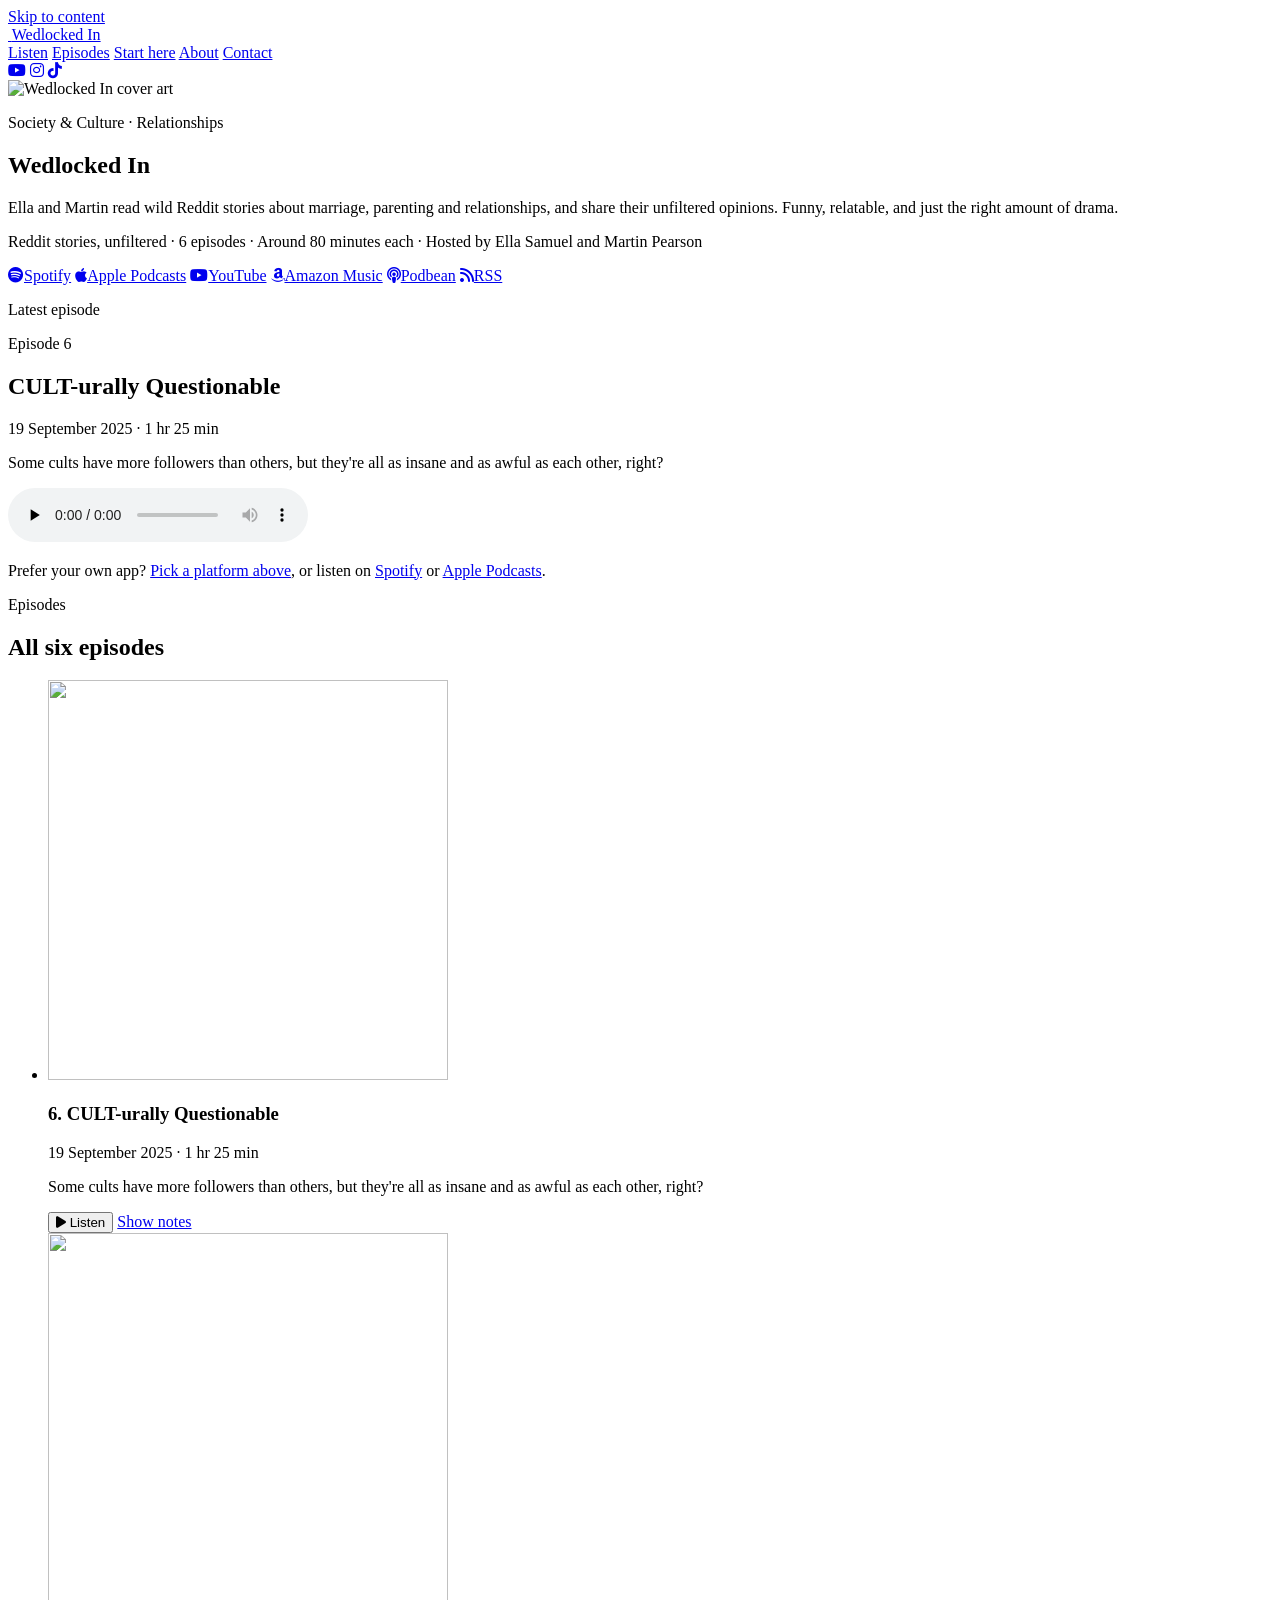
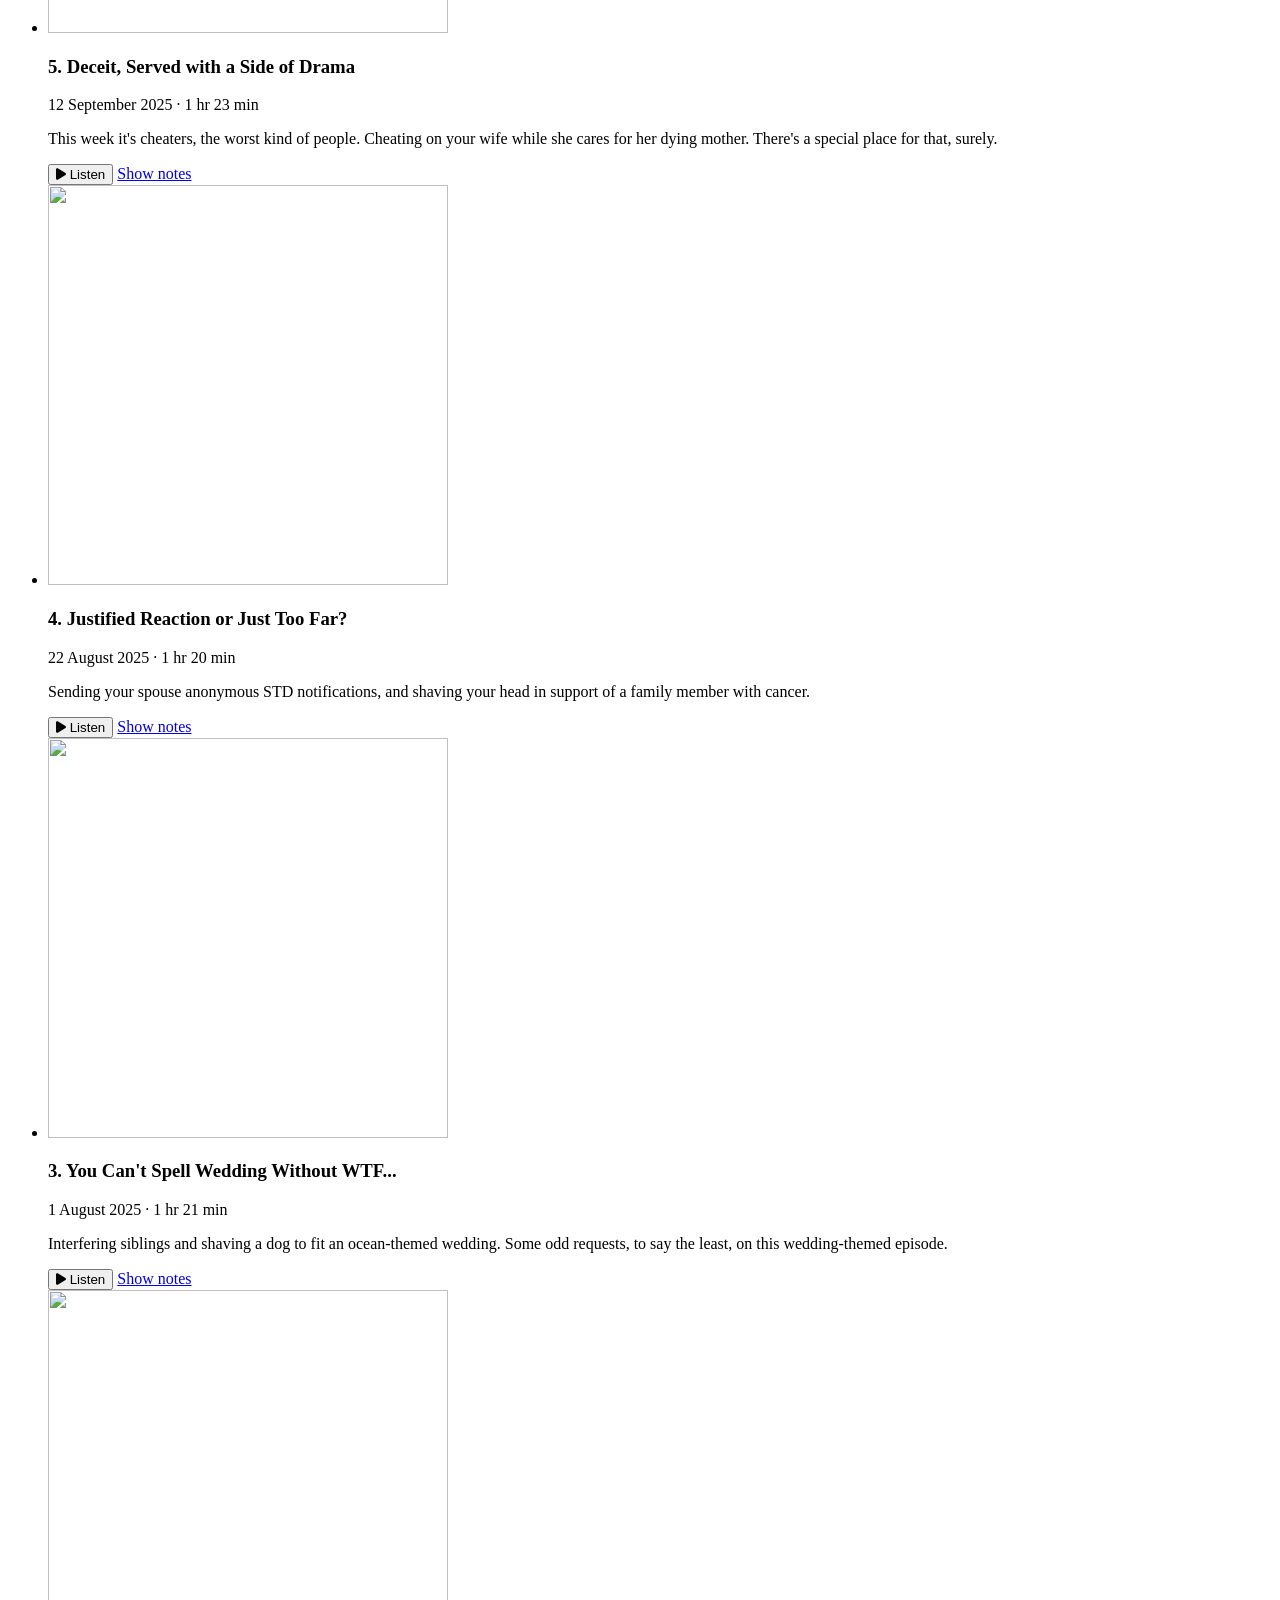
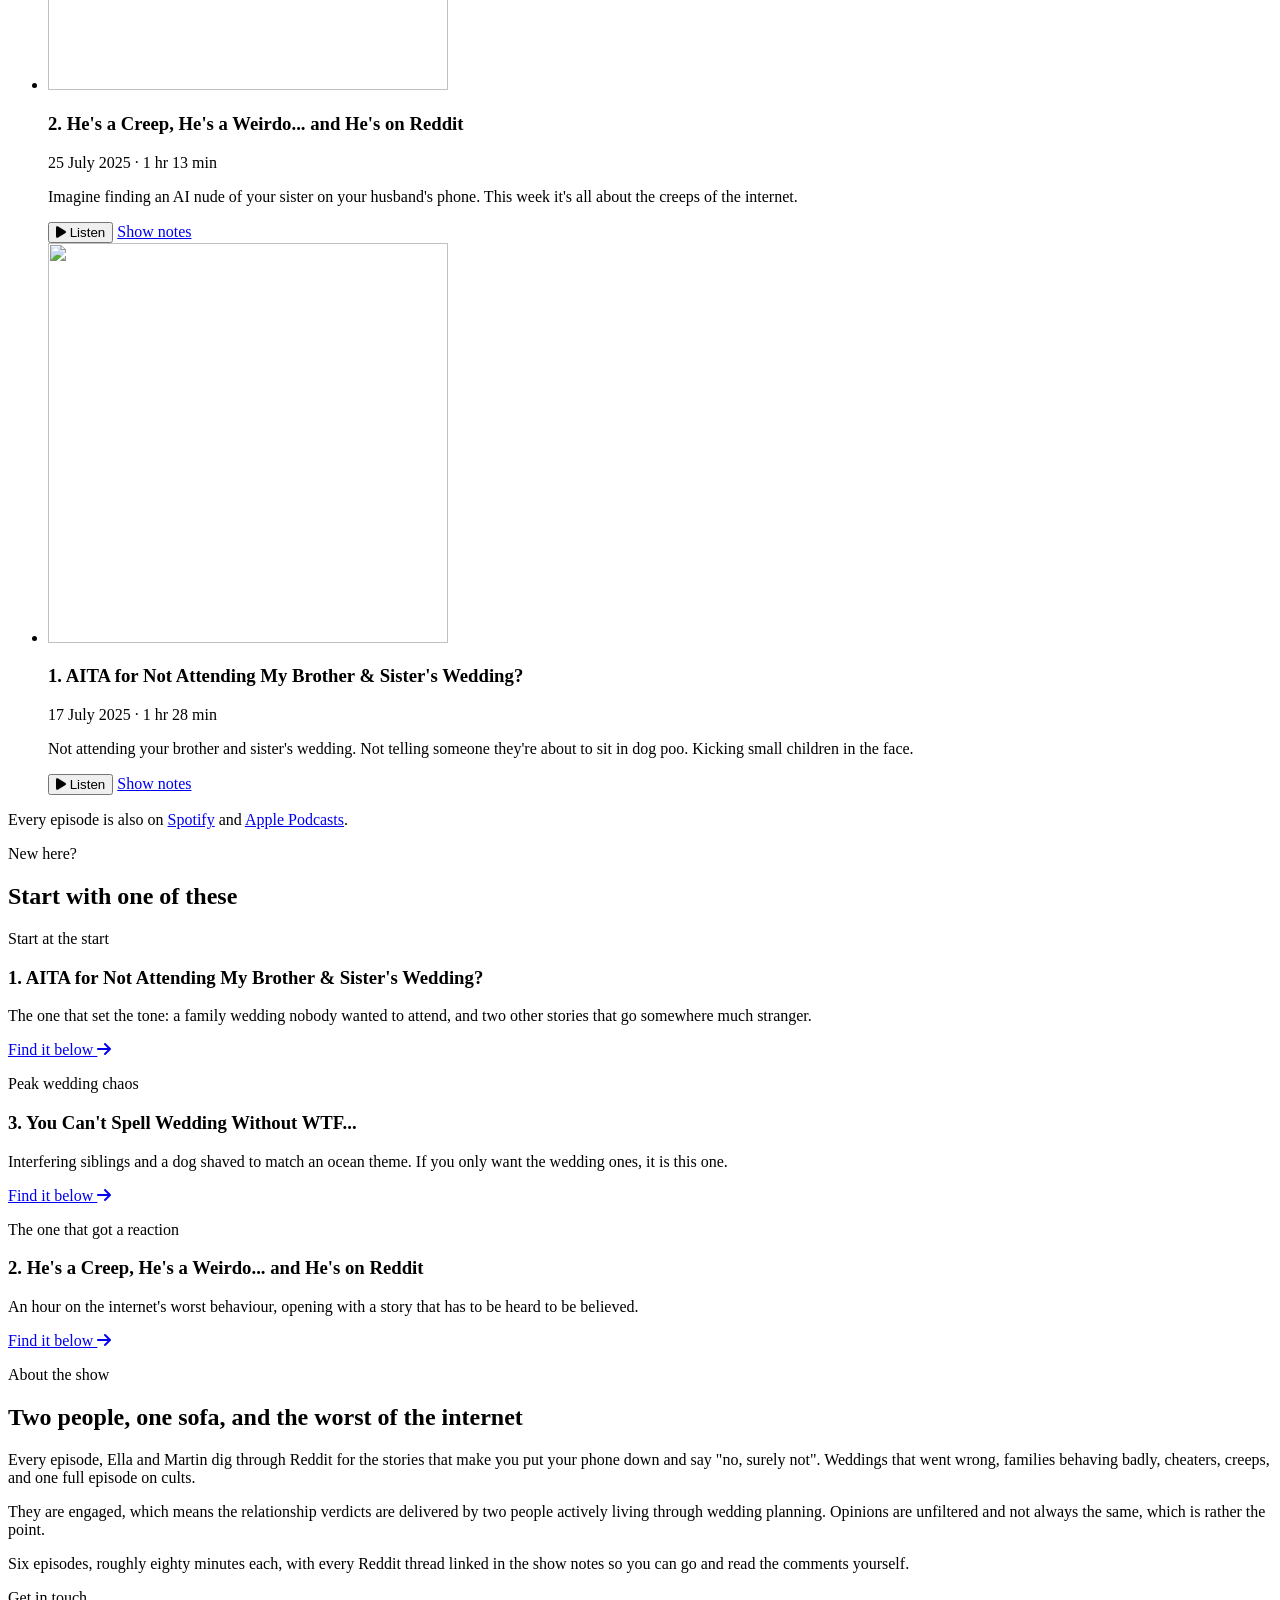
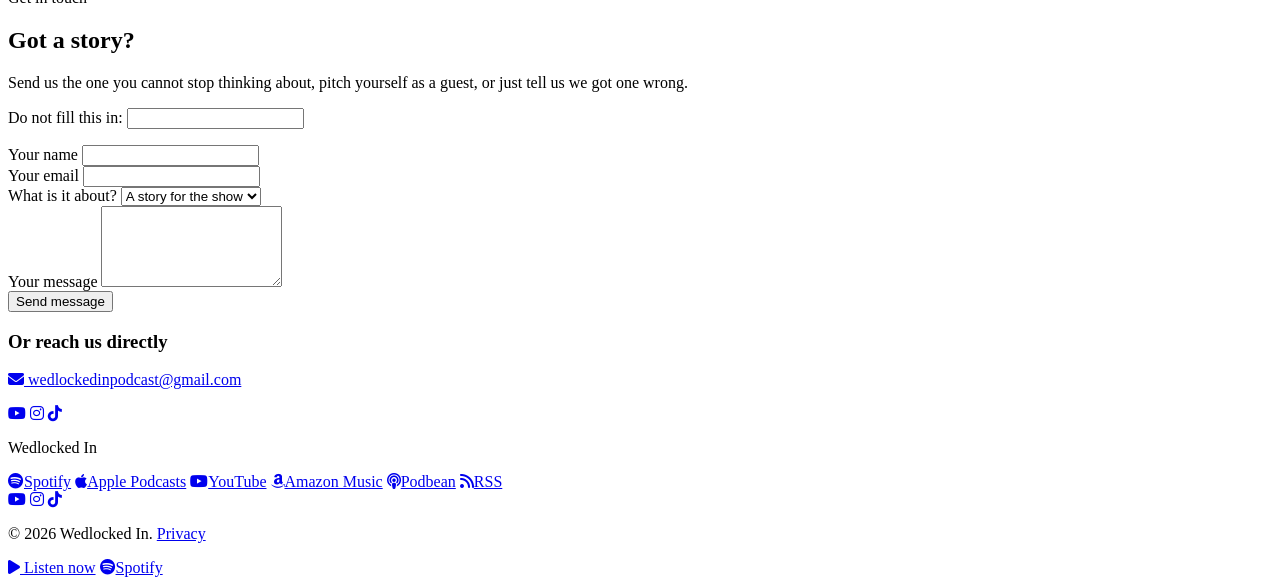
==== index.html @ d3a5449d "Site v1" ====
<!DOCTYPE html>
<html lang="en-GB">
<head>
  <meta charset="UTF-8">
  <meta name="viewport" content="width=device-width, initial-scale=1.0">

  <title>Wedlocked In - a Reddit stories podcast about relationships, marriage and parenting</title>
  <meta name="description" content="Ella and Martin read wild Reddit stories about marriage, parenting and relationships, and share their unfiltered opinions. Funny, relatable, and just the right amount of drama.">

  <!-- Open Graph: what shows when the link is shared. og:url needs the real
       domain once there is one - left off deliberately rather than pointing
       somewhere wrong. -->
  <meta property="og:type" content="website">
  <meta property="og:title" content="Wedlocked In - wild Reddit stories, unfiltered opinions">
  <meta property="og:description" content="Ella and Martin read wild Reddit stories about marriage, parenting and relationships. Funny, relatable, and just the right amount of drama.">
  <meta property="og:image" content="images/og-image.jpg">

  <link rel="icon" type="image/png" href="images/mark.png">

  <link rel="stylesheet" href="https://cdnjs.cloudflare.com/ajax/libs/font-awesome/6.5.2/css/all.min.css">

  <!-- Fonts: Anton (poster display), Space Grotesk (labels/buttons), Inter (body).
       This same link is in privacy.html and 404.html - change all three together. -->
  <link rel="preconnect" href="https://fonts.googleapis.com">
  <link rel="preconnect" href="https://fonts.gstatic.com" crossorigin>
  <link href="https://fonts.googleapis.com/css2?family=Anton&family=Inter:wght@400;500;600&family=Space+Grotesk:wght@500;600;700&display=swap" rel="stylesheet">

  <link rel="stylesheet" href="css/styles.css">
</head>
<body>

  <a class="skip-link" href="#main">Skip to content</a>

  <!-- ============ STICKY HEADER ============
       Social links taken from the show notes in the RSS feed. The tracking
       parameters Podbean and the apps append to share links (?_t=, ?igsh=)
       have been stripped - they are session identifiers, they expire, and
       they do not belong in a permanent link. -->
  <header class="site-header">
    <div class="header-inner">
      <a class="brand" href="#top">
        <img src="images/mark.png" alt="" class="brand-logo">
        <span class="brand-name">Wedlocked In</span>
      </a>
      <nav class="site-nav" aria-label="Main navigation">
        <a href="#listen">Listen</a>
        <a href="#episodes">Episodes</a>
        <a href="#start-here">Start here</a>
        <a href="#about">About</a>
        <a href="#contact">Contact</a>
      </nav>
      <div class="social-row" aria-label="Follow the show">
        <a class="social-btn" href="https://www.youtube.com/@WedlockedInPod" rel="noopener" aria-label="YouTube"><i class="fa-brands fa-youtube" aria-hidden="true"></i></a>
        <a class="social-btn" href="https://www.instagram.com/wedlocked.in.podcast" rel="noopener" aria-label="Instagram"><i class="fa-brands fa-instagram" aria-hidden="true"></i></a>
        <a class="social-btn" href="https://www.tiktok.com/@wedlocked.in.podcast" rel="noopener" aria-label="TikTok"><i class="fa-brands fa-tiktok" aria-hidden="true"></i></a>
      </div>
    </div>
  </header>

  <main id="main">

    <!-- ============ HERO ============ -->
    <section class="hero" id="top">
      <div class="hero-inner">
        <div class="hero-art reveal">
          <img src="images/cover.jpg" alt="Wedlocked In cover art" width="1200" height="1200">
        </div>
        <div class="hero-copy">
          <p class="eyebrow reveal">Society &amp; Culture &middot; Relationships</p>
          <h1 class="reveal">Wedlocked In</h1>
          <p class="hero-pitch reveal">Ella and Martin read wild Reddit stories about marriage, parenting and relationships, and share their unfiltered opinions. Funny, relatable, and just the right amount of drama.</p>

          <!-- TRUST STRIP - facts taken from the RSS feed.
               The schedule segment is commented out rather than deleted:
               the feed says "New episodes every Friday", but the last
               episode was September 2025, so claiming it in the present
               tense would be untrue. Uncomment it if the show returns. -->
          <p class="trust-strip reveal">
            <span>Reddit stories, unfiltered</span> &middot;
            <span>6 episodes</span> &middot;
            <span>Around 80 minutes each</span> &middot;
            <span>Hosted by Ella Samuel and Martin Pearson</span>
            <!-- &middot; <span>New episodes every Friday</span> -->
          </p>

          <!-- LISTEN-ON ROW - the primary conversion.
               Pocket Casts deleted (the show is not listed there).
               These links are repeated in the footer - keep both in sync. -->
          <div class="listen-on-row reveal" id="listen-on" aria-label="Listen on your podcast app">
            <a class="platform-btn" href="https://open.spotify.com/show/6NbphaKHUdIZO1x6evVEIi" rel="noopener"><i class="fa-brands fa-spotify" aria-hidden="true"></i><span>Spotify</span></a>
            <a class="platform-btn" href="https://podcasts.apple.com/us/podcast/wedlocked-in/id1827232518" rel="noopener"><i class="fa-brands fa-apple" aria-hidden="true"></i><span>Apple Podcasts</span></a>
            <a class="platform-btn" href="https://www.youtube.com/@WedlockedInPod" rel="noopener"><i class="fa-brands fa-youtube" aria-hidden="true"></i><span>YouTube</span></a>
            <a class="platform-btn" href="https://music.amazon.com/podcasts/4f1577e0-359e-4b00-a4b1-56ff16d972d1" rel="noopener"><i class="fa-brands fa-amazon" aria-hidden="true"></i><span>Amazon Music</span></a>
            <a class="platform-btn" href="https://wedlockedinpodcast.podbean.com" rel="noopener"><i class="fa-solid fa-podcast" aria-hidden="true"></i><span>Podbean</span></a>
            <a class="platform-btn" href="https://feed.podbean.com/wedlockedinpodcast/feed.xml" rel="noopener"><i class="fa-solid fa-rss" aria-hidden="true"></i><span>RSS</span></a>
          </div>
        </div>
      </div>
    </section>

    <div class="soundbar" aria-hidden="true"><span></span><span></span><span></span><span></span><span></span><span></span><span></span><span></span><span></span><span></span><span></span><span></span><span></span><span></span></div>

    <!-- ============ FEATURED PLAYER ============
         NATIVE AUDIO MODE. The MP3 below is loaded straight from Podbean's
         media server (mcdn.podbean.com), which is the same file the podcast
         apps play. Nothing third-party runs on the page, so no cookies are
         set and no cookie banner is needed.

         Every URL here came out of the RSS feed at
         https://feed.podbean.com/wedlockedinpodcast/feed.xml - each episode
         has an <enclosure url="..."> line, and that is the direct MP3.

         IF PLAYBACK FAILS: some hosts refuse to serve audio to pages on
         other domains. Open the MP3 URL in a plain Chrome tab to check.
         If Chrome plays it, the site will too. -->
    <section class="section listen-section" id="listen">
      <div class="section-inner">
        <p class="eyebrow reveal">Latest episode</p>
        <div class="player-card reveal">
          <p class="player-epnum" id="player-epnum">Episode 6</p>
          <h2 class="player-title" id="player-title">CULT-urally Questionable</h2>
          <p class="player-meta">19 September 2025 &middot; 1 hr 25 min</p>
          <p class="player-desc">Some cults have more followers than others, but they're all as insane and as awful as each other, right?</p>

          <audio controls preload="none" id="featured-player" src="https://mcdn.podbean.com/mf/web/6anmkmhst4axkein/Episode6Version1.mp3">
            Your browser does not support the audio element.
            <a href="https://open.spotify.com/show/6NbphaKHUdIZO1x6evVEIi" rel="noopener">Listen on Spotify instead</a>.
          </audio>

          <p class="player-alt">Prefer your own app? <a href="#listen-on">Pick a platform above</a>, or listen on <a href="https://open.spotify.com/show/6NbphaKHUdIZO1x6evVEIi" rel="noopener">Spotify</a> or <a href="https://podcasts.apple.com/us/podcast/wedlocked-in/id1827232518" rel="noopener">Apple Podcasts</a>.</p>
        </div>
      </div>
    </section>

    <div class="soundbar" aria-hidden="true"><span></span><span></span><span></span><span></span><span></span><span></span><span></span><span></span><span></span><span></span><span></span><span></span><span></span><span></span></div>

    <!-- ============ EPISODES ============
         All six episodes, newest first. Everything here is taken from the
         RSS feed, so it matches what the podcast apps show.
         The "Show notes" link goes to each episode's Podbean page, which
         carries the links to the Reddit threads discussed.
         To add an episode: copy one complete <li> block (marked below),
         paste it at the TOP of the list, edit the details, redeploy. -->
    <section class="section" id="episodes">
      <div class="section-inner">
        <p class="eyebrow reveal">Episodes</p>
        <h2 class="reveal">All six episodes</h2>
        <ul class="episode-list">

          <!-- ===== ONE COMPLETE EPISODE ROW - copy from here... ===== -->
          <li class="episode-row reveal">
            <img class="episode-thumb" src="images/episode-thumb.jpg" alt="" width="400" height="400">
            <div class="episode-body">
              <h3>6. CULT-urally Questionable</h3>
              <p class="episode-meta">19 September 2025 &middot; 1 hr 25 min</p>
              <p class="episode-desc">Some cults have more followers than others, but they're all as insane and as awful as each other, right?</p>
              <div class="episode-links">
                <button class="episode-listen" type="button" data-audio-src="https://mcdn.podbean.com/mf/web/6anmkmhst4axkein/Episode6Version1.mp3" data-episode-title="CULT-urally Questionable" data-episode-number="Episode 6"><i class="fa-solid fa-play" aria-hidden="true"></i> Listen</button>
                <a class="episode-notes" href="https://wedlockedinpodcast.podbean.com/e/episode-6/" rel="noopener">Show notes</a>
              </div>
            </div>
          </li>
          <!-- ===== ...to here. That is one complete row. ===== -->

          <li class="episode-row reveal">
            <img class="episode-thumb" src="images/episode-thumb.jpg" alt="" width="400" height="400">
            <div class="episode-body">
              <h3>5. Deceit, Served with a Side of Drama</h3>
              <p class="episode-meta">12 September 2025 &middot; 1 hr 23 min</p>
              <p class="episode-desc">This week it's cheaters, the worst kind of people. Cheating on your wife while she cares for her dying mother. There's a special place for that, surely.</p>
              <div class="episode-links">
                <button class="episode-listen" type="button" data-audio-src="https://mcdn.podbean.com/mf/web/z7gt4hfudir8k26j/Episode5Version1.mp3" data-episode-title="Deceit, Served with a Side of Drama" data-episode-number="Episode 5"><i class="fa-solid fa-play" aria-hidden="true"></i> Listen</button>
                <a class="episode-notes" href="https://wedlockedinpodcast.podbean.com/e/ep5-cheating/" rel="noopener">Show notes</a>
              </div>
            </div>
          </li>

          <li class="episode-row reveal">
            <img class="episode-thumb" src="images/episode-thumb.jpg" alt="" width="400" height="400">
            <div class="episode-body">
              <h3>4. Justified Reaction or Just Too Far?</h3>
              <p class="episode-meta">22 August 2025 &middot; 1 hr 20 min</p>
              <p class="episode-desc">Sending your spouse anonymous STD notifications, and shaving your head in support of a family member with cancer.</p>
              <div class="episode-links">
                <button class="episode-listen" type="button" data-audio-src="https://mcdn.podbean.com/mf/web/6e9juj9wtx4fcqqu/Episode4Version1.mp3" data-episode-title="Justified Reaction or Just Too Far?" data-episode-number="Episode 4"><i class="fa-solid fa-play" aria-hidden="true"></i> Listen</button>
                <a class="episode-notes" href="https://wedlockedinpodcast.podbean.com/e/aita-episode-4/" rel="noopener">Show notes</a>
              </div>
            </div>
          </li>

          <li class="episode-row reveal">
            <img class="episode-thumb" src="images/episode-thumb.jpg" alt="" width="400" height="400">
            <div class="episode-body">
              <h3>3. You Can't Spell Wedding Without WTF...</h3>
              <p class="episode-meta">1 August 2025 &middot; 1 hr 21 min</p>
              <p class="episode-desc">Interfering siblings and shaving a dog to fit an ocean-themed wedding. Some odd requests, to say the least, on this wedding-themed episode.</p>
              <div class="episode-links">
                <button class="episode-listen" type="button" data-audio-src="https://mcdn.podbean.com/mf/web/qb3tzcx9x38cqxy5/Episode3Version1.mp3" data-episode-title="You Can't Spell Wedding Without WTF..." data-episode-number="Episode 3"><i class="fa-solid fa-play" aria-hidden="true"></i> Listen</button>
                <a class="episode-notes" href="https://wedlockedinpodcast.podbean.com/e/aita-for-considering-cancelling-the-wedding-after-what-my-sibling-said-episode-3/" rel="noopener">Show notes</a>
              </div>
            </div>
          </li>

          <li class="episode-row reveal">
            <img class="episode-thumb" src="images/episode-thumb.jpg" alt="" width="400" height="400">
            <div class="episode-body">
              <h3>2. He's a Creep, He's a Weirdo... and He's on Reddit</h3>
              <p class="episode-meta">25 July 2025 &middot; 1 hr 13 min</p>
              <p class="episode-desc">Imagine finding an AI nude of your sister on your husband's phone. This week it's all about the creeps of the internet.</p>
              <div class="episode-links">
                <button class="episode-listen" type="button" data-audio-src="https://mcdn.podbean.com/mf/web/2trae2zdti4yz6dr/Episode2Version1.mp3" data-episode-title="He's a Creep, He's a Weirdo... and He's on Reddit" data-episode-number="Episode 2"><i class="fa-solid fa-play" aria-hidden="true"></i> Listen</button>
                <a class="episode-notes" href="https://wedlockedinpodcast.podbean.com/e/my-husband-made-an-ai-nude-of-my-sister/" rel="noopener">Show notes</a>
              </div>
            </div>
          </li>

          <li class="episode-row reveal">
            <img class="episode-thumb" src="images/episode-thumb.jpg" alt="" width="400" height="400">
            <div class="episode-body">
              <h3>1. AITA for Not Attending My Brother &amp; Sister's Wedding?</h3>
              <p class="episode-meta">17 July 2025 &middot; 1 hr 28 min</p>
              <p class="episode-desc">Not attending your brother and sister's wedding. Not telling someone they're about to sit in dog poo. Kicking small children in the face.</p>
              <div class="episode-links">
                <button class="episode-listen" type="button" data-audio-src="https://mcdn.podbean.com/mf/web/76itfd3ei55n4xd7/Episode1-150725.mp3" data-episode-title="AITA for Not Attending My Brother &amp; Sister's Wedding?" data-episode-number="Episode 1"><i class="fa-solid fa-play" aria-hidden="true"></i> Listen</button>
                <a class="episode-notes" href="https://wedlockedinpodcast.podbean.com/e/aita-for-not-attending-my-brother-sisters-wedding-1/" rel="noopener">Show notes</a>
              </div>
            </div>
          </li>

        </ul>

        <!-- With only six episodes, the site genuinely does list them all,
             so this line points at the apps rather than claiming there is
             more here. If the show ever passes about ten episodes, trim
             this list back to six and let the platforms hold the archive. -->
        <p class="full-archive reveal">Every episode is also on <a href="https://open.spotify.com/show/6NbphaKHUdIZO1x6evVEIi" rel="noopener">Spotify</a> and <a href="https://podcasts.apple.com/us/podcast/wedlocked-in/id1827232518" rel="noopener">Apple Podcasts</a>.</p>
      </div>
    </section>

    <div class="soundbar" aria-hidden="true"><span></span><span></span><span></span><span></span><span></span><span></span><span></span><span></span><span></span><span></span><span></span><span></span><span></span><span></span></div>

    <!-- ============ START HERE ============
         Three entry points for someone who has never heard the show.
         Picked to spread across the run rather than cluster. -->
    <section class="section start-here-section" id="start-here">
      <div class="section-inner">
        <p class="eyebrow reveal">New here?</p>
        <h2 class="reveal">Start with one of these</h2>
        <div class="start-grid">
          <div class="start-card reveal">
            <p class="start-label">Start at the start</p>
            <h3>1. AITA for Not Attending My Brother &amp; Sister's Wedding?</h3>
            <p>The one that set the tone: a family wedding nobody wanted to attend, and two other stories that go somewhere much stranger.</p>
            <a class="start-listen" href="#episodes">Find it below <i class="fa-solid fa-arrow-right" aria-hidden="true"></i></a>
          </div>
          <div class="start-card reveal">
            <p class="start-label">Peak wedding chaos</p>
            <h3>3. You Can't Spell Wedding Without WTF...</h3>
            <p>Interfering siblings and a dog shaved to match an ocean theme. If you only want the wedding ones, it is this one.</p>
            <a class="start-listen" href="#episodes">Find it below <i class="fa-solid fa-arrow-right" aria-hidden="true"></i></a>
          </div>
          <div class="start-card reveal">
            <p class="start-label">The one that got a reaction</p>
            <h3>2. He's a Creep, He's a Weirdo... and He's on Reddit</h3>
            <p>An hour on the internet's worst behaviour, opening with a story that has to be heard to be believed.</p>
            <a class="start-listen" href="#episodes">Find it below <i class="fa-solid fa-arrow-right" aria-hidden="true"></i></a>
          </div>
        </div>
      </div>
    </section>

    <div class="soundbar" aria-hidden="true"><span></span><span></span><span></span><span></span><span></span><span></span><span></span><span></span><span></span><span></span><span></span><span></span><span></span><span></span></div>

    <!-- ============ ABOUT ============
         DRAFT COPY - written from the feed description and the episodes,
         not supplied by you. Read it and rewrite anything that is not true.
         Photo slot is ready below when you have one of the two of you. -->
    <section class="section about-band" id="about">
      <div class="section-inner">
        <!-- Single column while there is no host photo. When you have one,
             save it as images/host.jpg, remove the "about-grid-textonly"
             class here, and uncomment the photo block below the text. -->
        <div class="about-grid about-grid-textonly">
          <div class="about-text">
            <p class="eyebrow reveal">About the show</p>
            <h2 class="reveal">Two people, one sofa, and the worst of the internet</h2>
            <p class="reveal">Every episode, Ella and Martin dig through Reddit for the stories that make you put your phone down and say "no, surely not". Weddings that went wrong, families behaving badly, cheaters, creeps, and one full episode on cults.</p>
            <p class="reveal">They are engaged, which means the relationship verdicts are delivered by two people actively living through wedding planning. Opinions are unfiltered and not always the same, which is rather the point.</p>
            <p class="reveal">Six episodes, roughly eighty minutes each, with every Reddit thread linked in the show notes so you can go and read the comments yourself.</p>
          </div>
          <!--
          <div class="about-photo reveal">
            <img src="images/host.jpg" alt="Ella Samuel and Martin Pearson, hosts of Wedlocked In" width="900" height="1100">
          </div>
          -->
        </div>
      </div>
    </section>

    <div class="soundbar" aria-hidden="true"><span></span><span></span><span></span><span></span><span></span><span></span><span></span><span></span><span></span><span></span><span></span><span></span><span></span><span></span></div>

    <!-- ============ CONTACT ============
         Netlify Forms. This will NOT work in Live Server - submitting
         locally always shows the error message. That is expected. It only
         works once the site is deployed to Netlify. -->
    <section class="section contact-band" id="contact">
      <div class="section-inner">
        <div class="contact-grid">
          <div class="contact-form-col">
            <p class="eyebrow reveal">Get in touch</p>
            <h2 class="reveal">Got a story?</h2>
            <p class="reveal">Send us the one you cannot stop thinking about, pitch yourself as a guest, or just tell us we got one wrong.</p>

            <form name="contact" method="POST" data-netlify="true" netlify-honeypot="bot-field" id="contact-form" class="reveal">
              <input type="hidden" name="form-name" value="contact">
              <p class="hp-field" aria-hidden="true">
                <label>Do not fill this in: <input name="bot-field" tabindex="-1" autocomplete="off"></label>
              </p>

              <div class="form-field">
                <label for="contact-name">Your name</label>
                <input type="text" id="contact-name" name="name" required autocomplete="name">
              </div>
              <div class="form-field">
                <label for="contact-email">Your email</label>
                <input type="email" id="contact-email" name="email" required autocomplete="email">
              </div>
              <div class="form-field">
                <label for="contact-reason">What is it about?</label>
                <select id="contact-reason" name="reason">
                  <option>A story for the show</option>
                  <option>Listener question</option>
                  <option>Guest pitch</option>
                  <option>Sponsorship</option>
                  <option>Something else</option>
                </select>
              </div>
              <div class="form-field">
                <label for="contact-message">Your message</label>
                <textarea id="contact-message" name="message" rows="5" required></textarea>
              </div>
              <button type="submit" class="btn-primary" id="contact-submit">Send message</button>
              <p id="form-status" role="status" aria-live="polite"></p>
            </form>
          </div>

          <div class="contact-details-col reveal">
            <h3>Or reach us directly</h3>
            <p><a class="contact-email-link" href="mailto:wedlockedinpodcast@gmail.com"><i class="fa-solid fa-envelope" aria-hidden="true"></i> wedlockedinpodcast@gmail.com</a></p>
            <div class="social-row" aria-label="Follow the show">
              <a class="social-btn" href="https://www.youtube.com/@WedlockedInPod" rel="noopener" aria-label="YouTube"><i class="fa-brands fa-youtube" aria-hidden="true"></i></a>
              <a class="social-btn" href="https://www.instagram.com/wedlocked.in.podcast" rel="noopener" aria-label="Instagram"><i class="fa-brands fa-instagram" aria-hidden="true"></i></a>
              <a class="social-btn" href="https://www.tiktok.com/@wedlocked.in.podcast" rel="noopener" aria-label="TikTok"><i class="fa-brands fa-tiktok" aria-hidden="true"></i></a>
            </div>
          </div>
        </div>
      </div>
    </section>

  </main>

  <!-- ============ FOOTER ============
       Listen-on row repeated. KEEP IN SYNC with the hero row.
       No limited-company line: this is two individuals.
       No Cookie settings link: native audio mode sets no cookies. -->
  <footer class="site-footer">
    <div class="footer-inner">
      <p class="footer-brand">Wedlocked In</p>

      <div class="listen-on-row listen-on-compact" aria-label="Listen on your podcast app">
        <a class="platform-btn" href="https://open.spotify.com/show/6NbphaKHUdIZO1x6evVEIi" rel="noopener"><i class="fa-brands fa-spotify" aria-hidden="true"></i><span>Spotify</span></a>
        <a class="platform-btn" href="https://podcasts.apple.com/us/podcast/wedlocked-in/id1827232518" rel="noopener"><i class="fa-brands fa-apple" aria-hidden="true"></i><span>Apple Podcasts</span></a>
        <a class="platform-btn" href="https://www.youtube.com/@WedlockedInPod" rel="noopener"><i class="fa-brands fa-youtube" aria-hidden="true"></i><span>YouTube</span></a>
        <a class="platform-btn" href="https://music.amazon.com/podcasts/4f1577e0-359e-4b00-a4b1-56ff16d972d1" rel="noopener"><i class="fa-brands fa-amazon" aria-hidden="true"></i><span>Amazon Music</span></a>
        <a class="platform-btn" href="https://wedlockedinpodcast.podbean.com" rel="noopener"><i class="fa-solid fa-podcast" aria-hidden="true"></i><span>Podbean</span></a>
        <a class="platform-btn" href="https://feed.podbean.com/wedlockedinpodcast/feed.xml" rel="noopener"><i class="fa-solid fa-rss" aria-hidden="true"></i><span>RSS</span></a>
      </div>

      <div class="social-row" aria-label="Follow the show">
        <a class="social-btn" href="https://www.youtube.com/@WedlockedInPod" rel="noopener" aria-label="YouTube"><i class="fa-brands fa-youtube" aria-hidden="true"></i></a>
        <a class="social-btn" href="https://www.instagram.com/wedlocked.in.podcast" rel="noopener" aria-label="Instagram"><i class="fa-brands fa-instagram" aria-hidden="true"></i></a>
        <a class="social-btn" href="https://www.tiktok.com/@wedlocked.in.podcast" rel="noopener" aria-label="TikTok"><i class="fa-brands fa-tiktok" aria-hidden="true"></i></a>
      </div>

      <p class="footer-copy">&copy; <span id="footer-year">2026</span> Wedlocked In. <a href="privacy.html">Privacy</a></p>
    </div>
  </footer>

  <!-- ============ MOBILE LISTEN BAR ============
       Phones only. Spotify is the second button - swap if Apple or
       YouTube turns out to be the bigger audience. -->
  <div class="mobile-listen-bar">
    <a class="btn-primary" href="#listen"><i class="fa-solid fa-play" aria-hidden="true"></i> Listen now</a>
    <a class="platform-btn" href="https://open.spotify.com/show/6NbphaKHUdIZO1x6evVEIi" rel="noopener"><i class="fa-brands fa-spotify" aria-hidden="true"></i><span>Spotify</span></a>
  </div>

  <script src="js/script.js"></script>
</body>
</html>
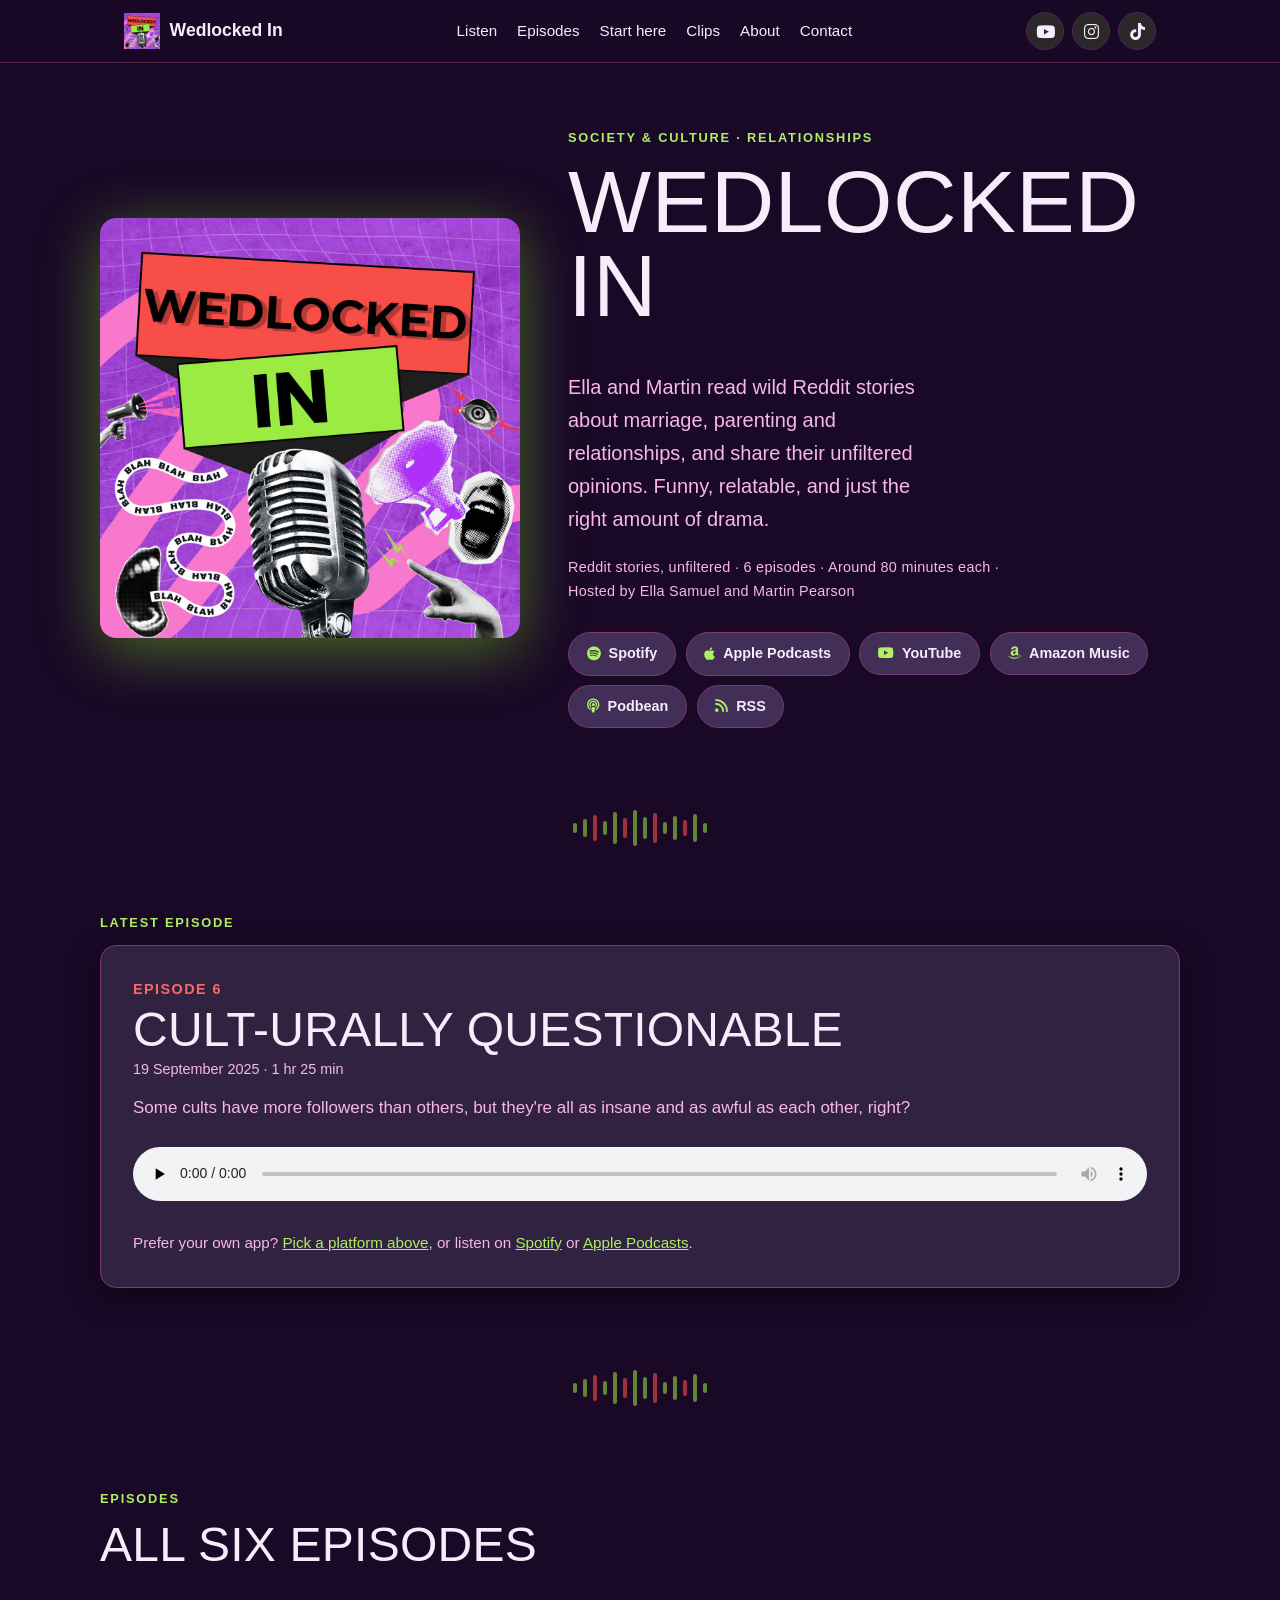
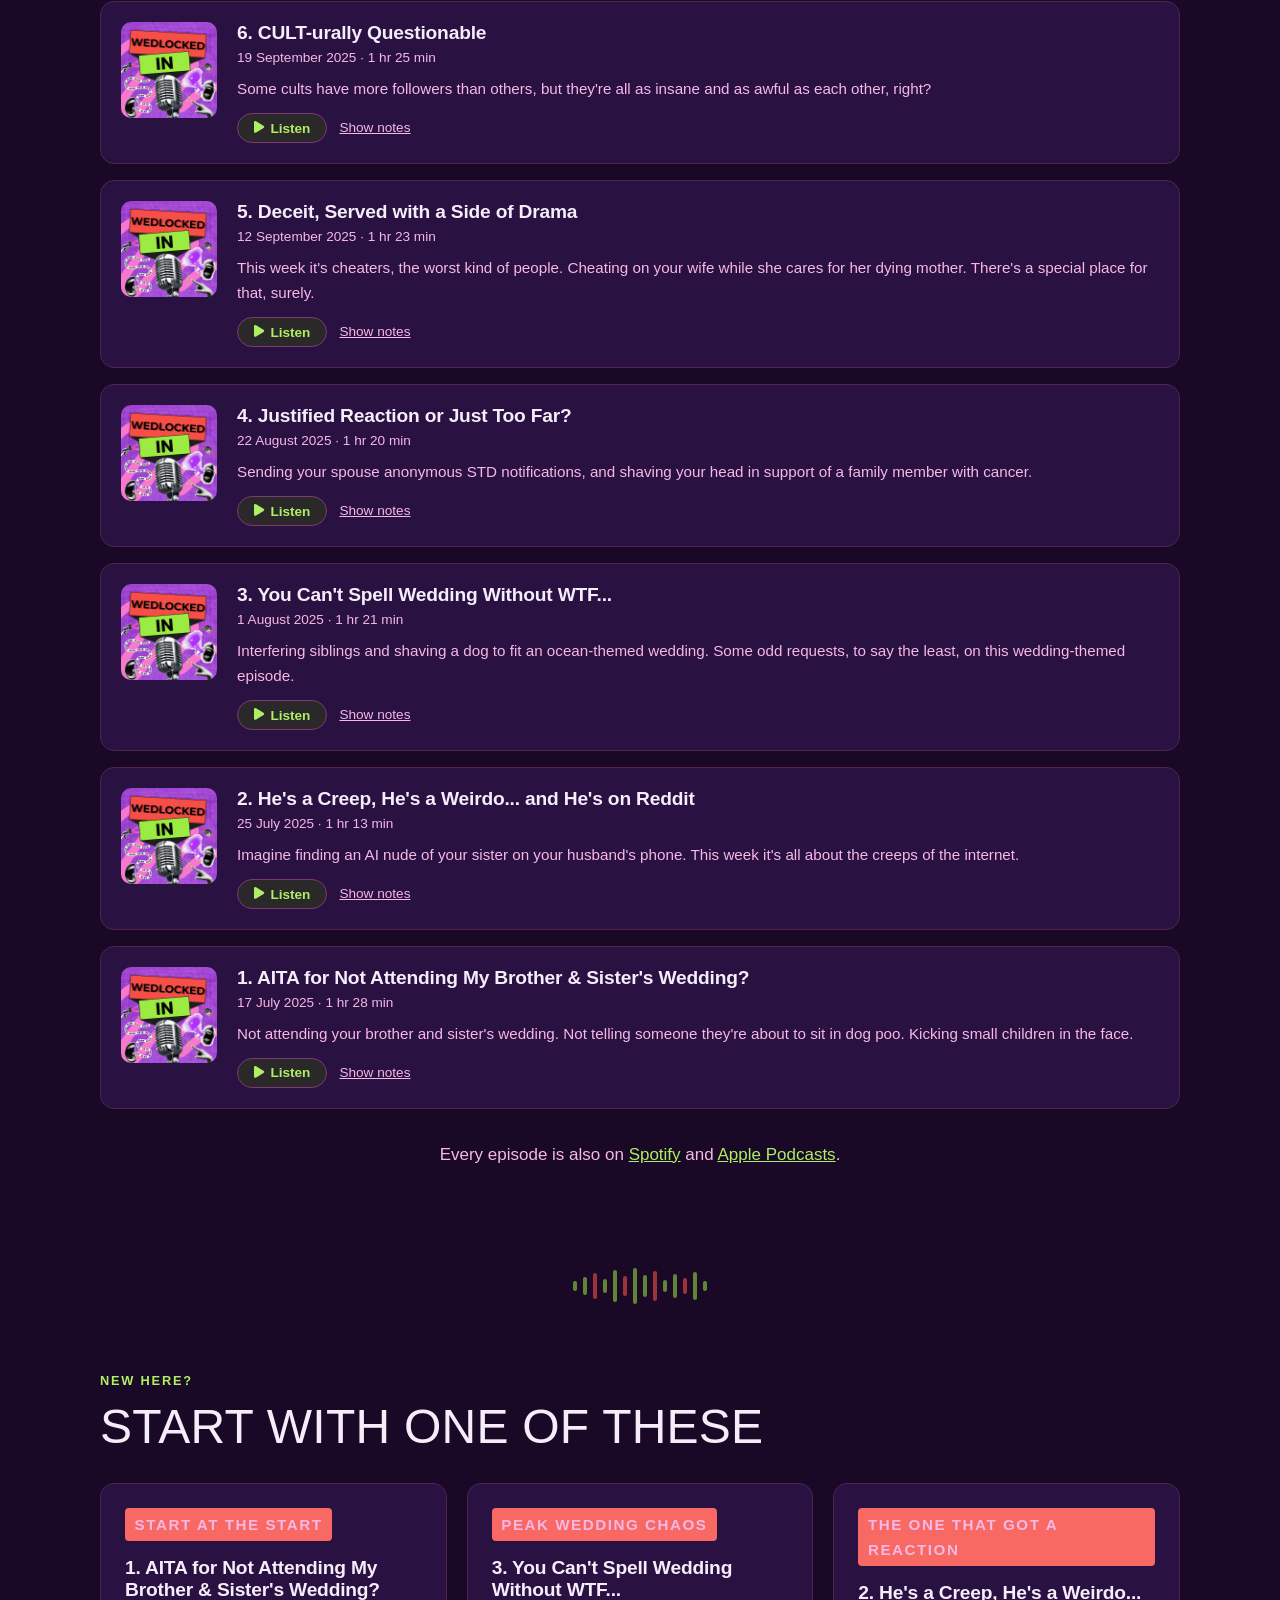
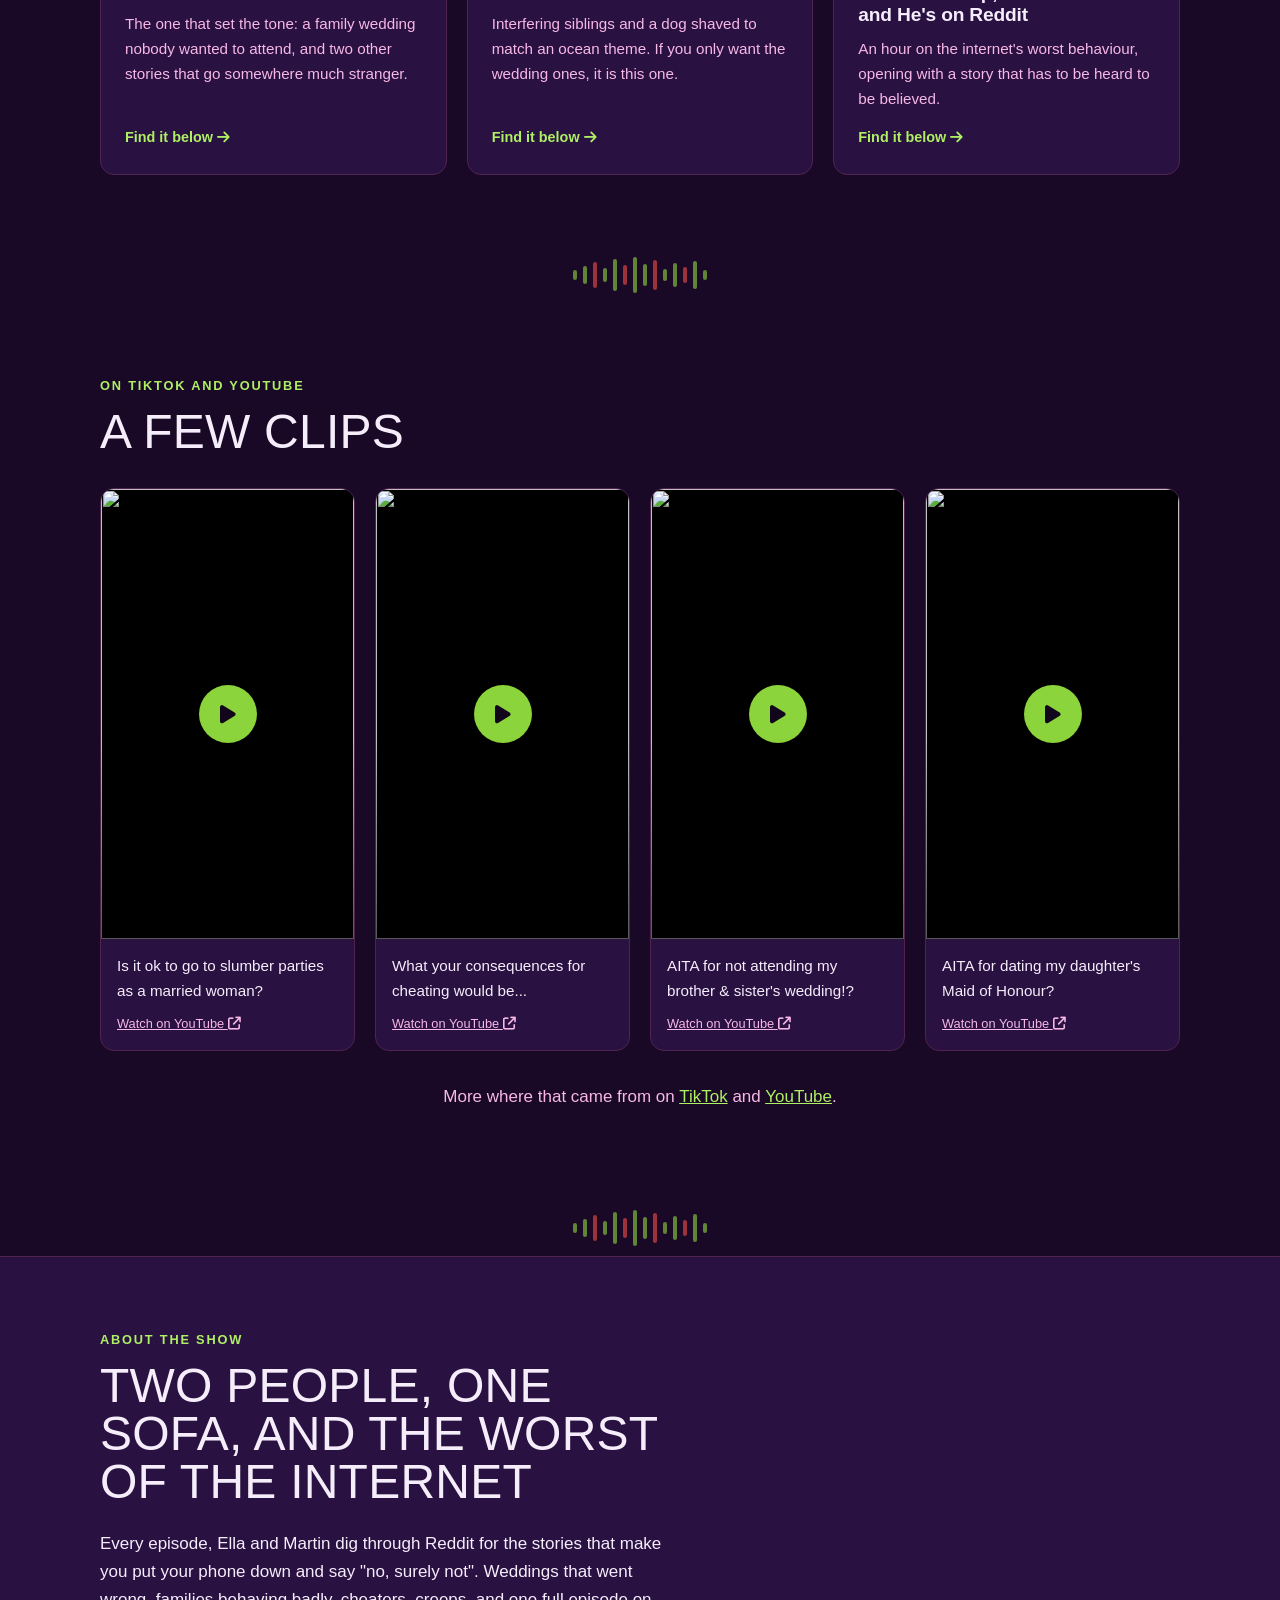
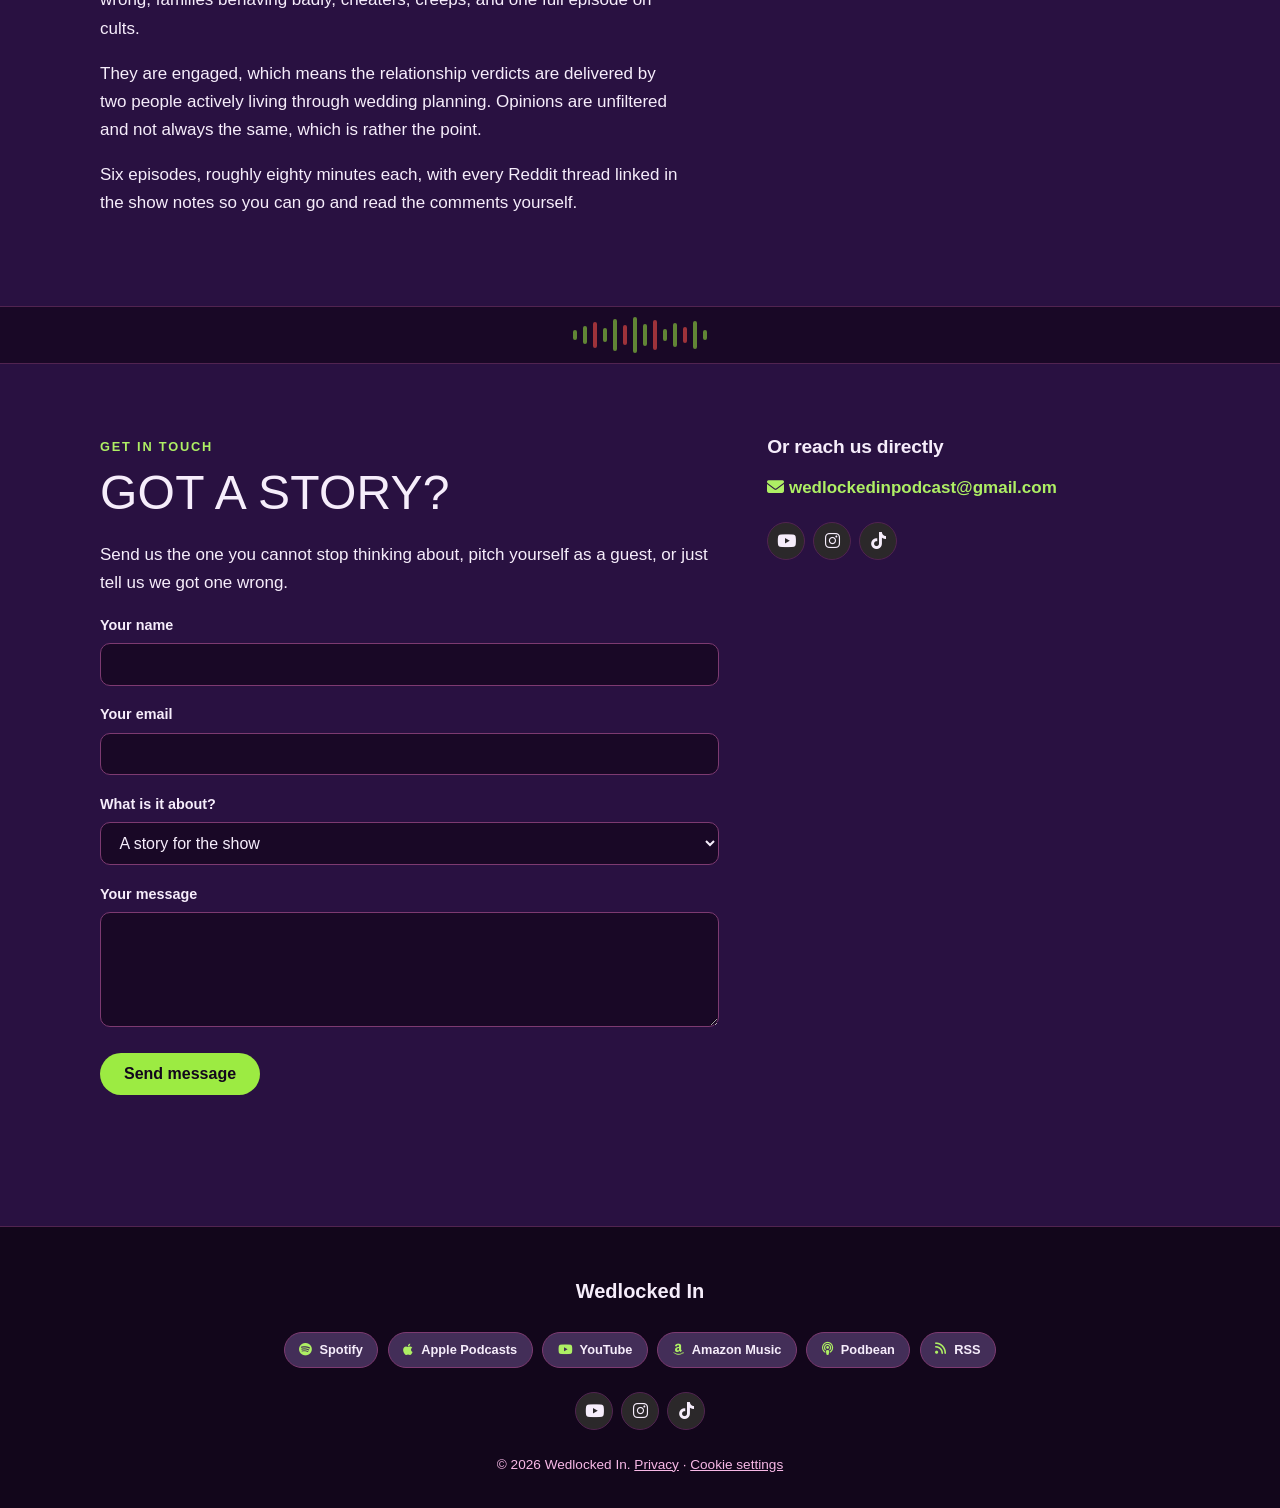
==== commit 24bbc23e: "YouTube clips and privacy" ====
--- a/index.html
+++ b/index.html
@@ -46,6 +46,7 @@
         <a href="#listen">Listen</a>
         <a href="#episodes">Episodes</a>
         <a href="#start-here">Start here</a>
+        <a href="#clips">Clips</a>
         <a href="#about">About</a>
         <a href="#contact">Contact</a>
       </nav>
@@ -271,6 +272,83 @@
 
     <div class="soundbar" aria-hidden="true"><span></span><span></span><span></span><span></span><span></span><span></span><span></span><span></span><span></span><span></span><span></span><span></span><span></span><span></span></div>
 
+    <!-- ============ CLIPS ============
+         Four top-performing YouTube Shorts. Nothing here loads until the
+         visitor presses play - each card shows a static thumbnail image
+         only (no YouTube script, no cookies) until clicked.
+
+         Pressing play triggers the cookie consent banner if no choice has
+         been made yet, or loads immediately if the visitor already
+         accepted. Declining leaves the thumbnail in place; the "Watch on
+         YouTube" link under every card always works regardless of choice.
+
+         The embed uses youtube-nocookie.com, YouTube's privacy-enhanced
+         domain - it still sets cookies once a video actually plays, which
+         is why this site has a cookie banner at all. See privacy.html.
+
+         To add a clip: copy one complete <div class="clip-card">...</div>
+         block, change data-video-id to the new video's ID (the part of
+         the URL after /shorts/), update the thumbnail src to match, and
+         write a caption. -->
+    <section class="section" id="clips">
+      <div class="section-inner">
+        <p class="eyebrow reveal">On TikTok and YouTube</p>
+        <h2 class="reveal">A few clips</h2>
+        <div class="clip-grid">
+
+          <!-- ===== ONE COMPLETE CLIP CARD - copy from here... ===== -->
+          <div class="clip-card reveal" data-video-id="piqhdZcVXIQ" data-video-title="Is it ok to go to slumber parties as a married woman?">
+            <div class="clip-video-wrap">
+              <button class="clip-facade" type="button" aria-label="Play clip: Is it ok to go to slumber parties as a married woman?">
+                <img src="https://i.ytimg.com/vi/piqhdZcVXIQ/hqdefault.jpg" alt="" loading="lazy" width="480" height="360">
+                <span class="clip-play-icon" aria-hidden="true"><i class="fa-solid fa-play"></i></span>
+              </button>
+            </div>
+            <p class="clip-caption">Is it ok to go to slumber parties as a married woman?</p>
+            <a class="clip-yt-link" href="https://www.youtube.com/shorts/piqhdZcVXIQ" rel="noopener">Watch on YouTube <i class="fa-solid fa-arrow-up-right-from-square" aria-hidden="true"></i></a>
+          </div>
+          <!-- ===== ...to here. That is one complete card. ===== -->
+
+          <div class="clip-card reveal" data-video-id="0MbhoaM6uto" data-video-title="What your consequences for cheating would be">
+            <div class="clip-video-wrap">
+              <button class="clip-facade" type="button" aria-label="Play clip: What your consequences for cheating would be">
+                <img src="https://i.ytimg.com/vi/0MbhoaM6uto/hqdefault.jpg" alt="" loading="lazy" width="480" height="360">
+                <span class="clip-play-icon" aria-hidden="true"><i class="fa-solid fa-play"></i></span>
+              </button>
+            </div>
+            <p class="clip-caption">What your consequences for cheating would be...</p>
+            <a class="clip-yt-link" href="https://www.youtube.com/shorts/0MbhoaM6uto" rel="noopener">Watch on YouTube <i class="fa-solid fa-arrow-up-right-from-square" aria-hidden="true"></i></a>
+          </div>
+
+          <div class="clip-card reveal" data-video-id="xCdrTKBQjas" data-video-title="AITA for not attending my brother and sister's wedding?">
+            <div class="clip-video-wrap">
+              <button class="clip-facade" type="button" aria-label="Play clip: AITA for not attending my brother and sister's wedding?">
+                <img src="https://i.ytimg.com/vi/xCdrTKBQjas/hqdefault.jpg" alt="" loading="lazy" width="480" height="360">
+                <span class="clip-play-icon" aria-hidden="true"><i class="fa-solid fa-play"></i></span>
+              </button>
+            </div>
+            <p class="clip-caption">AITA for not attending my brother &amp; sister's wedding!?</p>
+            <a class="clip-yt-link" href="https://www.youtube.com/shorts/xCdrTKBQjas" rel="noopener">Watch on YouTube <i class="fa-solid fa-arrow-up-right-from-square" aria-hidden="true"></i></a>
+          </div>
+
+          <div class="clip-card reveal" data-video-id="8VI972Vuhrs" data-video-title="AITA for dating my daughter's maid of honour?">
+            <div class="clip-video-wrap">
+              <button class="clip-facade" type="button" aria-label="Play clip: AITA for dating my daughter's maid of honour?">
+                <img src="https://i.ytimg.com/vi/8VI972Vuhrs/hqdefault.jpg" alt="" loading="lazy" width="480" height="360">
+                <span class="clip-play-icon" aria-hidden="true"><i class="fa-solid fa-play"></i></span>
+              </button>
+            </div>
+            <p class="clip-caption">AITA for dating my daughter's Maid of Honour?</p>
+            <a class="clip-yt-link" href="https://www.youtube.com/shorts/8VI972Vuhrs" rel="noopener">Watch on YouTube <i class="fa-solid fa-arrow-up-right-from-square" aria-hidden="true"></i></a>
+          </div>
+
+        </div>
+        <p class="full-archive reveal">More where that came from on <a href="https://www.tiktok.com/@wedlocked.in.podcast" rel="noopener">TikTok</a> and <a href="https://www.youtube.com/@WedlockedInPod" rel="noopener">YouTube</a>.</p>
+      </div>
+    </section>
+
+    <div class="soundbar" aria-hidden="true"><span></span><span></span><span></span><span></span><span></span><span></span><span></span><span></span><span></span><span></span><span></span><span></span><span></span><span></span></div>
+
     <!-- ============ ABOUT ============
          DRAFT COPY - written from the feed description and the episodes,
          not supplied by you. Read it and rewrite anything that is not true.
@@ -382,7 +460,7 @@
         <a class="social-btn" href="https://www.tiktok.com/@wedlocked.in.podcast" rel="noopener" aria-label="TikTok"><i class="fa-brands fa-tiktok" aria-hidden="true"></i></a>
       </div>
 
-      <p class="footer-copy">&copy; <span id="footer-year">2026</span> Wedlocked In. <a href="privacy.html">Privacy</a></p>
+      <p class="footer-copy">&copy; <span id="footer-year">2026</span> Wedlocked In. <a href="privacy.html">Privacy</a> &middot; <a href="#" id="cookie-settings-link">Cookie settings</a></p>
     </div>
   </footer>
 
@@ -394,6 +472,17 @@
     <a class="platform-btn" href="https://open.spotify.com/show/6NbphaKHUdIZO1x6evVEIi" rel="noopener"><i class="fa-brands fa-spotify" aria-hidden="true"></i><span>Spotify</span></a>
   </div>
 
+  <!-- ============ COOKIE BANNER ============
+       Only appears when someone presses play on a clip and hasn't made a
+       choice yet - not shown on page load. See js/script.js. -->
+  <div class="cookie-banner" id="cookie-banner" hidden>
+    <p>Playing a clip loads a video from YouTube, which sets cookies once playback starts. Okay to load it?</p>
+    <div class="cookie-actions">
+      <button type="button" class="btn-primary" id="cookie-accept">Accept</button>
+      <button type="button" class="btn-ghost" id="cookie-decline">Decline</button>
+    </div>
+  </div>
+
   <script src="js/script.js"></script>
 </body>
 </html>
--- a/css/styles.css
+++ b/css/styles.css
@@ -0,0 +1,1045 @@
+/* ==========================================================================
+   WEDLOCKED IN - built from the "On Air" podcast starter kit
+   ==========================================================================
+
+   HOW THIS FILE WORKS
+   1. CLIENT TOKENS below are the ONLY place hex colours appear. Change
+      those values and the whole site re-skins itself - including the
+      soundbars, platform buttons and the cover-art glow.
+   2. Everything else is DERIVED from the tokens using color-mix(), which
+      blends two colours by percentage - like mixing paint.
+
+   COLOURS: sampled directly out of the cover artwork, so the site and the
+   artwork are literally the same palette rather than an approximation.
+   Lime is the accent because black-on-lime is the highest-contrast pairing
+   in the artwork - the coral is used sparingly as a second accent so the
+   page has the artwork's energy without two colours fighting for the CTAs.
+   ========================================================================== */
+
+/* ===================== CLIENT TOKENS - EDIT THESE ====================== */
+:root {
+  --color-primary: #291141;    /* raised surfaces: cards, the player, header fill */
+  --color-secondary: #F878CD;  /* the artwork's pink - muted text base, quiet borders */
+  --color-accent: #9CEB42;     /* the artwork's lime - buttons, links, soundbars */
+  --color-accent-alt: #F74E47; /* the artwork's coral - second accent, used sparingly */
+  --color-bg: #190826;         /* deep aubergine, pulled from the artwork's purple */
+  --color-text: #F6EDFB;       /* off-white with a violet cast */
+  --color-on-accent: #12061C;  /* text ON accent buttons. Black-on-lime is about 13:1,
+                                  comfortably AAA - if the accent ever changes to
+                                  something darker, this must go light instead */
+
+  --font-display: 'Anton', sans-serif;          /* condensed poster face - echoes the cover type */
+  --font-heading: 'Space Grotesk', sans-serif;  /* labels, buttons, episode titles */
+  --font-body: 'Inter', sans-serif;             /* clean and readable at small sizes */
+}
+
+/* ===================== DERIVED VALUES - LEAVE ALONE ====================
+   Every colour below is mixed from the tokens. #fff and #000 appear only
+   as mixing endpoints (lightening / darkening), never as used colours. */
+:root {
+  --surface: var(--color-primary);
+  --surface-raised: color-mix(in srgb, var(--color-primary) 88%, #fff);
+  --border-subtle: color-mix(in srgb, var(--color-secondary) 25%, var(--color-bg));
+  --border-strong: color-mix(in srgb, var(--color-secondary) 45%, var(--color-bg));
+  --text-muted: color-mix(in srgb, var(--color-text) 55%, var(--color-secondary));
+  --accent-hover: color-mix(in srgb, var(--color-accent) 82%, #fff);
+  --accent-tint: color-mix(in srgb, var(--color-accent) 14%, var(--color-bg));
+  --accent-glow: color-mix(in srgb, var(--color-accent) 45%, transparent);
+  --footer-bg: color-mix(in srgb, var(--color-bg) 70%, #000);
+  --header-frost: color-mix(in srgb, var(--color-bg) 78%, transparent);
+  --player-bg: color-mix(in srgb, var(--color-primary) 92%, var(--color-accent));
+  --soundbar-color: color-mix(in srgb, var(--color-accent) 55%, var(--color-bg));
+  --shadow-soft: 0 8px 30px color-mix(in srgb, #000 45%, transparent);
+  --focus-ring: 2px solid var(--accent-hover);
+  --accent-alt-soft: color-mix(in srgb, var(--color-accent-alt) 85%, #fff);
+  --soundbar-alt: color-mix(in srgb, var(--color-accent-alt) 60%, var(--color-bg));
+}
+
+/* ===================== RESET + BASE ===================== */
+*,
+*::before,
+*::after { box-sizing: border-box; }
+
+body {
+  margin: 0;
+  background: var(--color-bg);
+  color: var(--color-text);
+  font-family: var(--font-body);
+  font-size: 1.0625rem;
+  line-height: 1.65;
+  -webkit-font-smoothing: antialiased;
+}
+
+html { scroll-behavior: smooth; }
+
+img { max-width: 100%; height: auto; display: block; }
+
+h1, h2, h3 {
+  line-height: 1.15;
+  margin: 0 0 0.5em;
+}
+
+/* h1 and h2 use the condensed poster face and are set in caps, echoing the
+   chunky blocked lettering on the cover art. h3 stays in Space Grotesk -
+   Anton at episode-title size would be hard to read at a glance. */
+h1, h2 {
+  font-family: var(--font-display);
+  font-weight: 400;
+  text-transform: uppercase;
+  letter-spacing: 0.005em;
+}
+
+h1 { font-size: clamp(3rem, 8vw, 5.5rem); line-height: 0.95; }
+h2 { font-size: clamp(1.9rem, 4.5vw, 3rem); line-height: 1; }
+
+h3 {
+  font-family: var(--font-heading);
+  font-size: 1.2rem;
+  font-weight: 600;
+  letter-spacing: -0.01em;
+}
+
+p { margin: 0 0 1em; }
+
+a { color: var(--accent-hover); }
+a:hover { color: var(--color-accent); }
+
+/* Anchor jumps must clear the sticky header; bigger value on mobile where
+   the stacked nav is taller (see the media query) */
+section[id] { scroll-margin-top: 90px; }
+
+/* ===================== ACCESSIBILITY BASICS ===================== */
+.skip-link {
+  position: absolute;
+  left: -9999px;
+  top: 0;
+  background: var(--color-accent);
+  color: var(--color-on-accent);
+  padding: 0.6rem 1rem;
+  border-radius: 0 0 8px 0;
+  z-index: 200;
+  font-weight: 600;
+  text-decoration: none;
+}
+
+.skip-link:focus { left: 0; }
+
+:focus-visible {
+  outline: var(--focus-ring);
+  outline-offset: 3px;
+}
+
+/* ===================== LAYOUT HELPERS ===================== */
+.section { padding: 4.5rem 1.5rem; }
+
+.section-inner,
+.header-inner,
+.hero-inner,
+.footer-inner {
+  max-width: 1080px;
+  margin: 0 auto;
+}
+
+.eyebrow {
+  font-family: var(--font-heading);
+  text-transform: uppercase;
+  letter-spacing: 0.14em;
+  font-size: 0.8rem;
+  font-weight: 600;
+  color: var(--accent-hover);
+  margin-bottom: 0.75rem;
+}
+
+/* ===================== BUTTONS ===================== */
+.btn-primary {
+  display: inline-flex;
+  align-items: center;
+  gap: 0.5rem;
+  background: var(--color-accent);
+  color: var(--color-on-accent);
+  font-family: var(--font-heading);
+  font-weight: 600;
+  font-size: 1rem;
+  padding: 0.75rem 1.5rem;
+  border: none;
+  border-radius: 999px;
+  cursor: pointer;
+  text-decoration: none;
+  transition: background 0.2s ease, transform 0.15s ease;
+}
+
+.btn-primary:hover {
+  background: var(--accent-hover);
+  color: var(--color-on-accent);
+  transform: translateY(-1px);
+}
+
+.btn-ghost {
+  display: inline-flex;
+  align-items: center;
+  gap: 0.5rem;
+  background: transparent;
+  color: var(--color-text);
+  font-family: var(--font-heading);
+  font-weight: 600;
+  font-size: 1rem;
+  padding: 0.75rem 1.5rem;
+  border: 1px solid var(--border-strong);
+  border-radius: 999px;
+  cursor: pointer;
+  transition: border-color 0.2s ease;
+}
+
+.btn-ghost:hover { border-color: var(--color-accent); }
+
+/* ===================== 1. STICKY HEADER ===================== */
+.site-header {
+  position: sticky;
+  top: 0;
+  z-index: 100;
+  background: var(--header-frost);
+  /* Frosted glass: the translucent background above + this blur of
+     whatever scrolls behind it */
+  -webkit-backdrop-filter: blur(12px);
+  backdrop-filter: blur(12px);
+  border-bottom: 1px solid var(--border-subtle);
+}
+
+.header-inner {
+  display: flex;
+  align-items: center;
+  justify-content: space-between;
+  gap: 1rem;
+  padding: 0.75rem 1.5rem;
+  flex-wrap: wrap;
+}
+
+.brand {
+  display: flex;
+  align-items: center;
+  gap: 0.6rem;
+  text-decoration: none;
+  color: var(--color-text);
+}
+
+.brand-logo { width: 36px; height: 36px; }
+
+.brand-name {
+  font-family: var(--font-heading);
+  font-weight: 700;
+  font-size: 1.1rem;
+}
+
+.site-nav {
+  display: flex;
+  gap: 1.25rem;
+  flex-wrap: wrap;
+}
+
+.site-nav a {
+  color: var(--color-text);
+  text-decoration: none;
+  font-size: 0.95rem;
+  font-weight: 500;
+}
+
+.site-nav a:hover { color: var(--accent-hover); }
+
+.social-row {
+  display: flex;
+  gap: 0.5rem;
+}
+
+.social-btn {
+  display: inline-flex;
+  align-items: center;
+  justify-content: center;
+  width: 38px;
+  height: 38px;
+  border-radius: 50%;
+  background: var(--accent-tint);
+  color: var(--color-text);
+  border: 1px solid var(--border-subtle);
+  text-decoration: none;
+  transition: background 0.2s ease, color 0.2s ease;
+}
+
+.social-btn:hover {
+  background: var(--color-accent);
+  color: var(--color-on-accent);
+}
+
+/* ===================== 2. HERO ===================== */
+.hero { padding: 4rem 1.5rem 4.5rem; }
+
+.hero-inner {
+  display: grid;
+  grid-template-columns: minmax(260px, 420px) 1fr;
+  gap: 3rem;
+  align-items: center;
+}
+
+.hero-art img {
+  border-radius: 16px;
+  /* The glow: a soft accent-coloured shadow that makes the art float */
+  box-shadow: 0 12px 60px var(--accent-glow), var(--shadow-soft);
+}
+
+.hero-pitch {
+  font-size: 1.25rem;
+  color: var(--text-muted);
+  max-width: 34ch;
+}
+
+.trust-strip {
+  font-size: 0.9rem;
+  color: var(--text-muted);
+  font-family: var(--font-heading);
+  letter-spacing: 0.02em;
+  margin: 1.25rem 0 1.75rem;
+}
+
+.trust-strip span { white-space: nowrap; }
+
+/* The listen-on row - flex-wrap means it never needs a media query */
+.listen-on-row {
+  display: flex;
+  flex-wrap: wrap;
+  gap: 0.6rem;
+}
+
+.platform-btn {
+  display: inline-flex;
+  align-items: center;
+  gap: 0.5rem;
+  background: var(--surface-raised);
+  color: var(--color-text);
+  border: 1px solid var(--border-strong);
+  border-radius: 999px;
+  padding: 0.55rem 1.1rem;
+  font-family: var(--font-heading);
+  font-weight: 600;
+  font-size: 0.9rem;
+  text-decoration: none;
+  transition: border-color 0.2s ease, background 0.2s ease;
+}
+
+.platform-btn:hover {
+  border-color: var(--color-accent);
+  background: var(--accent-tint);
+  color: var(--color-text);
+}
+
+.platform-btn i { color: var(--accent-hover); }
+
+/* Staggered rise-in for the hero, only when motion is welcome */
+@media (prefers-reduced-motion: no-preference) {
+  .hero .reveal {
+    opacity: 0;
+    transform: translateY(14px);
+    animation: hero-rise 0.6s ease forwards;
+  }
+  .hero-copy .reveal:nth-child(1) { animation-delay: 0.05s; }
+  .hero-copy .reveal:nth-child(2) { animation-delay: 0.12s; }
+  .hero-copy .reveal:nth-child(3) { animation-delay: 0.2s; }
+  .hero-copy .reveal:nth-child(4) { animation-delay: 0.28s; }
+  .hero-copy .reveal:nth-child(5) { animation-delay: 0.36s; }
+  @keyframes hero-rise {
+    to { opacity: 1; transform: none; }
+  }
+}
+
+/* ===================== SOUNDBAR MOTIF =====================
+   This kit's section divider: a row of thin vertical bars echoing an
+   audio waveform. Pure CSS - the spans get their heights below. The
+   gentle pulse animation only runs when the visitor is happy with
+   motion. Used between sections and nowhere louder. */
+.soundbar {
+  display: flex;
+  justify-content: center;
+  align-items: center;
+  gap: 6px;
+  height: 56px;
+}
+
+.soundbar span {
+  width: 4px;
+  border-radius: 2px;
+  background: var(--soundbar-color);
+}
+
+/* Every third bar picks up the coral instead of the lime - the artwork's
+   two brights, used as punctuation rather than wallpaper */
+.soundbar span:nth-child(3n) { background: var(--soundbar-alt); }
+
+/* Varying heights - a fixed pattern so it looks like a waveform,
+   not a random mess */
+.soundbar span:nth-child(1)  { height: 10px; }
+.soundbar span:nth-child(2)  { height: 18px; }
+.soundbar span:nth-child(3)  { height: 26px; }
+.soundbar span:nth-child(4)  { height: 14px; }
+.soundbar span:nth-child(5)  { height: 32px; }
+.soundbar span:nth-child(6)  { height: 20px; }
+.soundbar span:nth-child(7)  { height: 36px; }
+.soundbar span:nth-child(8)  { height: 22px; }
+.soundbar span:nth-child(9)  { height: 30px; }
+.soundbar span:nth-child(10) { height: 12px; }
+.soundbar span:nth-child(11) { height: 24px; }
+.soundbar span:nth-child(12) { height: 16px; }
+.soundbar span:nth-child(13) { height: 28px; }
+.soundbar span:nth-child(14) { height: 10px; }
+
+@media (prefers-reduced-motion: no-preference) {
+  .soundbar span {
+    animation: soundbar-pulse 2.6s ease-in-out infinite alternate;
+  }
+  .soundbar span:nth-child(odd)  { animation-delay: 0.4s; }
+  .soundbar span:nth-child(3n)   { animation-delay: 0.9s; }
+  @keyframes soundbar-pulse {
+    to { transform: scaleY(1.5); }
+  }
+}
+
+/* ===================== 3. LATEST EPISODE / PLAYER ===================== */
+.listen-section { padding-top: 3.5rem; }
+
+.player-card {
+  background: var(--player-bg);
+  border: 1px solid var(--border-strong);
+  border-radius: 16px;
+  padding: 2rem;
+  box-shadow: var(--shadow-soft);
+}
+
+.player-epnum {
+  font-family: var(--font-heading);
+  font-weight: 700;
+  color: var(--accent-alt-soft);
+  margin-bottom: 0.25rem;
+  font-size: 0.9rem;
+  text-transform: uppercase;
+  letter-spacing: 0.1em;
+}
+
+.player-title { margin-bottom: 0.25rem; }
+
+.player-meta {
+  color: var(--text-muted);
+  font-size: 0.9rem;
+  margin-bottom: 0.75rem;
+}
+
+.player-desc { color: var(--text-muted); }
+
+/* The native audio element: the browser's own controls are deliberately
+   kept - they give keyboard and screen-reader support for free, which a
+   custom-built player would break. The wrapper card is what we style. */
+audio {
+  width: 100%;
+  margin-top: 0.5rem;
+}
+
+.player-alt {
+  margin: 1.25rem 0 0;
+  font-size: 0.95rem;
+  color: var(--text-muted);
+}
+
+/* Consent-gated embed container (only used in embed mode) */
+.embed-container { margin-top: 0.5rem; }
+
+.embed-placeholder {
+  border: 2px dashed var(--border-strong);
+  border-radius: 12px;
+  padding: 1.5rem;
+  text-align: center;
+  color: var(--text-muted);
+}
+
+.embed-container iframe {
+  width: 100%;
+  border: none;
+  border-radius: 12px;
+  min-height: 152px;
+}
+
+/* ===================== 4. EPISODE LIST ===================== */
+.episode-list {
+  list-style: none;
+  margin: 2rem 0 0;
+  padding: 0;
+  display: flex;
+  flex-direction: column;
+  gap: 1rem;
+}
+
+/* flex-wrap means rows collapse gracefully on narrow screens without
+   needing the media query - the pattern to copy for any future row */
+.episode-row {
+  display: flex;
+  flex-wrap: wrap;
+  gap: 1.25rem;
+  background: var(--surface);
+  border: 1px solid var(--border-subtle);
+  border-radius: 14px;
+  padding: 1.25rem;
+  transition: border-color 0.2s ease;
+}
+
+.episode-row:hover { border-color: var(--border-strong); }
+
+.episode-thumb {
+  width: 96px;
+  height: 96px;
+  aspect-ratio: 1 / 1;
+  object-fit: cover;
+  border-radius: 10px;
+  flex-shrink: 0;
+}
+
+.episode-body {
+  flex: 1;
+  min-width: 240px;
+}
+
+.episode-body h3 { margin-bottom: 0.2rem; }
+
+.episode-meta {
+  color: var(--text-muted);
+  font-size: 0.85rem;
+  margin-bottom: 0.4rem;
+}
+
+.episode-desc {
+  color: var(--text-muted);
+  font-size: 0.95rem;
+  margin-bottom: 0.75rem;
+}
+
+.episode-links {
+  display: flex;
+  flex-wrap: wrap;
+  gap: 0.75rem;
+  align-items: center;
+}
+
+.episode-listen {
+  display: inline-flex;
+  align-items: center;
+  gap: 0.4rem;
+  background: var(--accent-tint);
+  color: var(--accent-hover);
+  border: 1px solid var(--border-strong);
+  border-radius: 999px;
+  padding: 0.4rem 1rem;
+  font-family: var(--font-heading);
+  font-weight: 600;
+  font-size: 0.85rem;
+  cursor: pointer;
+  transition: background 0.2s ease, color 0.2s ease;
+}
+
+.episode-listen:hover {
+  background: var(--color-accent);
+  color: var(--color-on-accent);
+}
+
+.episode-notes {
+  font-size: 0.85rem;
+  color: var(--text-muted);
+}
+
+.episode-notes:hover { color: var(--accent-hover); }
+
+.full-archive {
+  margin-top: 2rem;
+  text-align: center;
+  color: var(--text-muted);
+}
+
+/* ===================== 5. START HERE ===================== */
+.start-here-section { padding-top: 3.5rem; }
+
+/* auto-fit: cards fill the row and stack by themselves - no media
+   query needed, and no mobile stacking bugs */
+.start-grid {
+  display: grid;
+  grid-template-columns: repeat(auto-fit, minmax(260px, 1fr));
+  gap: 1.25rem;
+  margin-top: 2rem;
+}
+
+.start-card {
+  background: var(--surface);
+  border: 1px solid var(--border-subtle);
+  border-radius: 14px;
+  padding: 1.5rem;
+  display: flex;
+  flex-direction: column;
+}
+
+/* The Start Here labels get the coral and a solid block behind them,
+   borrowing the banner treatment from the cover art */
+.start-label {
+  display: inline-block;
+  align-self: flex-start;
+  font-family: var(--font-heading);
+  font-weight: 700;
+  font-size: 0.75rem;
+  text-transform: uppercase;
+  letter-spacing: 0.1em;
+  color: var(--color-on-accent);
+  background: var(--accent-alt-soft);
+  padding: 0.25rem 0.6rem;
+  border-radius: 4px;
+  margin-bottom: 1rem;
+}
+
+.start-card p { color: var(--text-muted); font-size: 0.95rem; }
+
+.start-listen {
+  margin-top: auto;
+  font-family: var(--font-heading);
+  font-weight: 600;
+  font-size: 0.9rem;
+  text-decoration: none;
+}
+
+/* ===================== 6. ABOUT BAND ===================== */
+.about-band {
+  background: var(--surface);
+  border-top: 1px solid var(--border-subtle);
+  border-bottom: 1px solid var(--border-subtle);
+}
+
+.about-grid {
+  display: grid;
+  grid-template-columns: 3fr 2fr;
+  gap: 3rem;
+  align-items: start;
+}
+
+/* min-width: 0 lets these grid children shrink below their content size,
+   preventing long unbroken text (URLs, email addresses) blowing the layout */
+.about-text,
+.contact-form-col { min-width: 0; }
+
+/* Used while there is no host photo - keeps the text from running to a
+   silly line length in a full-width band */
+.about-grid-textonly {
+  grid-template-columns: 1fr;
+  max-width: 62ch;
+}
+
+.about-photo img {
+  border-radius: 14px;
+  object-fit: cover;
+  box-shadow: var(--shadow-soft);
+}
+
+.support-strip {
+  margin-top: 3rem;
+  display: flex;
+  flex-wrap: wrap;
+  align-items: center;
+  gap: 1rem;
+  border-top: 1px solid var(--border-subtle);
+  padding-top: 2rem;
+}
+
+.support-label {
+  font-family: var(--font-heading);
+  font-weight: 600;
+  margin: 0;
+}
+
+.support-links {
+  display: flex;
+  flex-wrap: wrap;
+  gap: 0.6rem;
+}
+
+.support-btn {
+  display: inline-flex;
+  align-items: center;
+  gap: 0.5rem;
+  background: var(--surface-raised);
+  color: var(--color-text);
+  border: 1px solid var(--border-strong);
+  border-radius: 999px;
+  padding: 0.5rem 1.1rem;
+  font-family: var(--font-heading);
+  font-weight: 600;
+  font-size: 0.9rem;
+  text-decoration: none;
+  transition: border-color 0.2s ease, background 0.2s ease;
+}
+
+.support-btn:hover {
+  border-color: var(--color-accent);
+  background: var(--accent-tint);
+}
+
+.support-btn i { color: var(--accent-hover); }
+
+/* ===================== 7. REVIEWS ===================== */
+.review-grid {
+  display: grid;
+  grid-template-columns: repeat(auto-fit, minmax(260px, 1fr));
+  gap: 1.25rem;
+  margin-top: 2rem;
+}
+
+.review-card {
+  background: var(--surface);
+  border: 1px solid var(--border-subtle);
+  border-radius: 14px;
+  padding: 1.5rem;
+}
+
+.review-stars {
+  color: var(--color-accent);
+  margin-bottom: 0.75rem;
+  letter-spacing: 0.15em;
+}
+
+.review-quote {
+  font-style: italic;
+  color: var(--color-text);
+}
+
+.review-source {
+  color: var(--text-muted);
+  font-size: 0.85rem;
+  margin: 0;
+}
+
+/* ===================== 8. CONTACT ===================== */
+.contact-band {
+  background: var(--surface);
+  border-top: 1px solid var(--border-subtle);
+}
+
+.contact-grid {
+  display: grid;
+  grid-template-columns: 3fr 2fr;
+  gap: 3rem;
+  align-items: start;
+}
+
+.form-field { margin-bottom: 1.1rem; }
+
+.form-field label {
+  display: block;
+  font-family: var(--font-heading);
+  font-weight: 600;
+  font-size: 0.9rem;
+  margin-bottom: 0.35rem;
+}
+
+.form-field input,
+.form-field select,
+.form-field textarea {
+  width: 100%;
+  background: var(--color-bg);
+  color: var(--color-text);
+  border: 1px solid var(--border-strong);
+  border-radius: 10px;
+  padding: 0.7rem 0.9rem;
+  font-family: var(--font-body);
+  font-size: 1rem;
+}
+
+.form-field input:focus-visible,
+.form-field select:focus-visible,
+.form-field textarea:focus-visible {
+  outline: var(--focus-ring);
+  outline-offset: 1px;
+  border-color: var(--color-accent);
+}
+
+.form-field textarea { resize: vertical; }
+
+/* Honeypot: parked off-screen, not display:none - some bots skip
+   hidden fields */
+.hp-field {
+  position: absolute;
+  left: -9999px;
+}
+
+#form-status {
+  margin-top: 1rem;
+  font-weight: 600;
+  min-height: 1.5em;
+}
+
+#form-status.form-success { color: var(--accent-hover); }
+#form-status.form-error { color: color-mix(in srgb, var(--color-text) 70%, var(--color-accent)); }
+
+.contact-details-col h3 { margin-bottom: 1rem; }
+
+.contact-email-link {
+  font-family: var(--font-heading);
+  font-weight: 600;
+  text-decoration: none;
+}
+
+.contact-details-col .social-row { margin: 1.25rem 0; }
+
+.media-kit-line,
+.newsletter-line { font-size: 0.95rem; }
+
+/* ===================== 9. FOOTER ===================== */
+.site-footer {
+  background: var(--footer-bg);
+  border-top: 1px solid var(--border-subtle);
+  padding: 3rem 1.5rem 2rem;
+  text-align: center;
+}
+
+.footer-brand {
+  font-family: var(--font-heading);
+  font-weight: 700;
+  font-size: 1.25rem;
+  margin-bottom: 1.5rem;
+}
+
+.footer-inner .listen-on-row { justify-content: center; margin-bottom: 1.5rem; }
+
+.listen-on-compact .platform-btn {
+  padding: 0.4rem 0.9rem;
+  font-size: 0.8rem;
+}
+
+.footer-inner .social-row { justify-content: center; margin-bottom: 1.5rem; }
+
+.footer-legal {
+  color: var(--text-muted);
+  font-size: 0.85rem;
+}
+
+.footer-copy {
+  color: var(--text-muted);
+  font-size: 0.85rem;
+  margin: 0;
+}
+
+.footer-copy a { color: var(--text-muted); }
+.footer-copy a:hover { color: var(--accent-hover); }
+
+/* ===================== 10. MOBILE LISTEN BAR =====================
+   Hidden on desktop; shown inside the mobile media query below. */
+.mobile-listen-bar { display: none; }
+
+/* ===================== CLIPS ===================== */
+.clip-grid {
+  display: grid;
+  /* Same auto-fit pattern as start-grid and review-grid - cards fill the
+     row and wrap themselves, no mobile-stacking media query needed */
+  grid-template-columns: repeat(auto-fit, minmax(220px, 1fr));
+  gap: 1.25rem;
+  margin-top: 2rem;
+}
+
+.clip-card {
+  background: var(--surface);
+  border: 1px solid var(--border-subtle);
+  border-radius: 14px;
+  overflow: hidden;
+  display: flex;
+  flex-direction: column;
+}
+
+/* 9:16 keeps the box the right shape for a Short before anything has
+   loaded, so the page never jumps once a thumbnail image arrives */
+.clip-video-wrap {
+  position: relative;
+  aspect-ratio: 9 / 16;
+  background: #000;
+}
+
+.clip-video-wrap iframe {
+  position: absolute;
+  inset: 0;
+  width: 100%;
+  height: 100%;
+  border: 0;
+}
+
+.clip-facade {
+  position: absolute;
+  inset: 0;
+  width: 100%;
+  height: 100%;
+  padding: 0;
+  margin: 0;
+  border: 0;
+  cursor: pointer;
+  background: none;
+  display: block;
+}
+
+.clip-facade img {
+  width: 100%;
+  height: 100%;
+  object-fit: cover;
+  display: block;
+}
+
+/* Darkens the lower part of the thumbnail so the play icon and any
+   future caption overlay stay readable against a bright frame */
+.clip-facade::after {
+  content: "";
+  position: absolute;
+  inset: 0;
+  background: linear-gradient(to top, color-mix(in srgb, #000 55%, transparent), transparent 45%);
+}
+
+.clip-play-icon {
+  position: absolute;
+  top: 50%;
+  left: 50%;
+  transform: translate(-50%, -50%);
+  width: 58px;
+  height: 58px;
+  border-radius: 50%;
+  background: color-mix(in srgb, var(--color-accent) 90%, transparent);
+  color: var(--color-on-accent);
+  display: flex;
+  align-items: center;
+  justify-content: center;
+  font-size: 1.3rem;
+  transition: transform 0.15s ease;
+}
+
+.clip-facade:hover .clip-play-icon,
+.clip-facade:focus-visible .clip-play-icon {
+  transform: translate(-50%, -50%) scale(1.08);
+}
+
+.clip-caption {
+  padding: 0.9rem 1rem 0.3rem;
+  font-size: 0.95rem;
+  color: var(--color-text);
+  margin: 0;
+}
+
+.clip-yt-link {
+  display: block;
+  padding: 0.3rem 1rem 1rem;
+  font-size: 0.8rem;
+  color: var(--text-muted);
+}
+
+.clip-yt-link:hover { color: var(--accent-hover); }
+
+/* ===================== 404 PAGE ===================== */
+.error-section {
+  min-height: 80vh;
+  display: flex;
+  align-items: center;
+}
+
+.error-inner { text-align: center; }
+
+/* ===================== 11. COOKIE BANNER ===================== */
+.cookie-banner {
+  position: fixed;
+  bottom: 0;
+  left: 0;
+  right: 0;
+  z-index: 150;
+  background: var(--surface-raised);
+  border-top: 1px solid var(--border-strong);
+  padding: 1rem 1.5rem;
+  display: flex;
+  flex-wrap: wrap;
+  align-items: center;
+  justify-content: center;
+  gap: 1rem;
+}
+
+.cookie-banner[hidden] { display: none; }
+
+.cookie-banner p { margin: 0; font-size: 0.95rem; }
+
+.cookie-actions {
+  display: flex;
+  gap: 0.6rem;
+}
+
+/* ===================== SCROLL REVEAL =====================
+   JS adds .visible as elements enter the viewport. For reduced-motion
+   users the JS never runs, and this base state keeps everything
+   visible - nothing is hidden without the animation to reveal it. */
+@media (prefers-reduced-motion: no-preference) {
+  .reveal {
+    opacity: 0;
+    transform: translateY(16px);
+    transition: opacity 0.5s ease, transform 0.5s ease;
+  }
+  .reveal.visible {
+    opacity: 1;
+    transform: none;
+  }
+  /* Hero reveals are handled by the load animation above, not scroll */
+  .hero .reveal { transition: none; }
+}
+
+@media (prefers-reduced-motion: reduce) {
+  html { scroll-behavior: auto; }
+  .reveal { opacity: 1; transform: none; }
+  .soundbar span { animation: none; }
+}
+
+/* ===================== MOBILE - the one media query ===================
+   Episode rows, the review grid, the start grid and the listen-on row
+   deliberately do NOT appear here: flex-wrap and auto-fit handle
+   themselves. Only true layout flips live in this block. */
+@media (max-width: 700px) {
+  .header-inner {
+    flex-direction: column;
+    align-items: center;
+    gap: 0.75rem;
+    padding: 0.75rem 1rem;
+  }
+
+  .site-nav { justify-content: center; }
+
+  /* Stacked header is taller - anchor jumps need more clearance */
+  section[id] { scroll-margin-top: 160px; }
+
+  .hero-inner {
+    grid-template-columns: 1fr;
+    gap: 2rem;
+  }
+
+  /* Art first, capped so it does not swallow the screen */
+  .hero-art {
+    max-width: 300px;
+    margin: 0 auto;
+  }
+
+  .about-grid,
+  .contact-grid { grid-template-columns: 1fr; }
+
+  /* Show the fixed listen bar and reserve space for it */
+  .mobile-listen-bar {
+    display: flex;
+    position: fixed;
+    bottom: 0;
+    left: 0;
+    right: 0;
+    z-index: 140;
+    background: var(--surface-raised);
+    border-top: 1px solid var(--border-strong);
+    padding: 0.6rem 1rem;
+    justify-content: center;
+    gap: 0.75rem;
+  }
+
+  body { padding-bottom: 76px; }
+
+  /* Lift the cookie banner clear of the listen bar so they never overlap */
+  .cookie-banner { bottom: 76px; }
+}
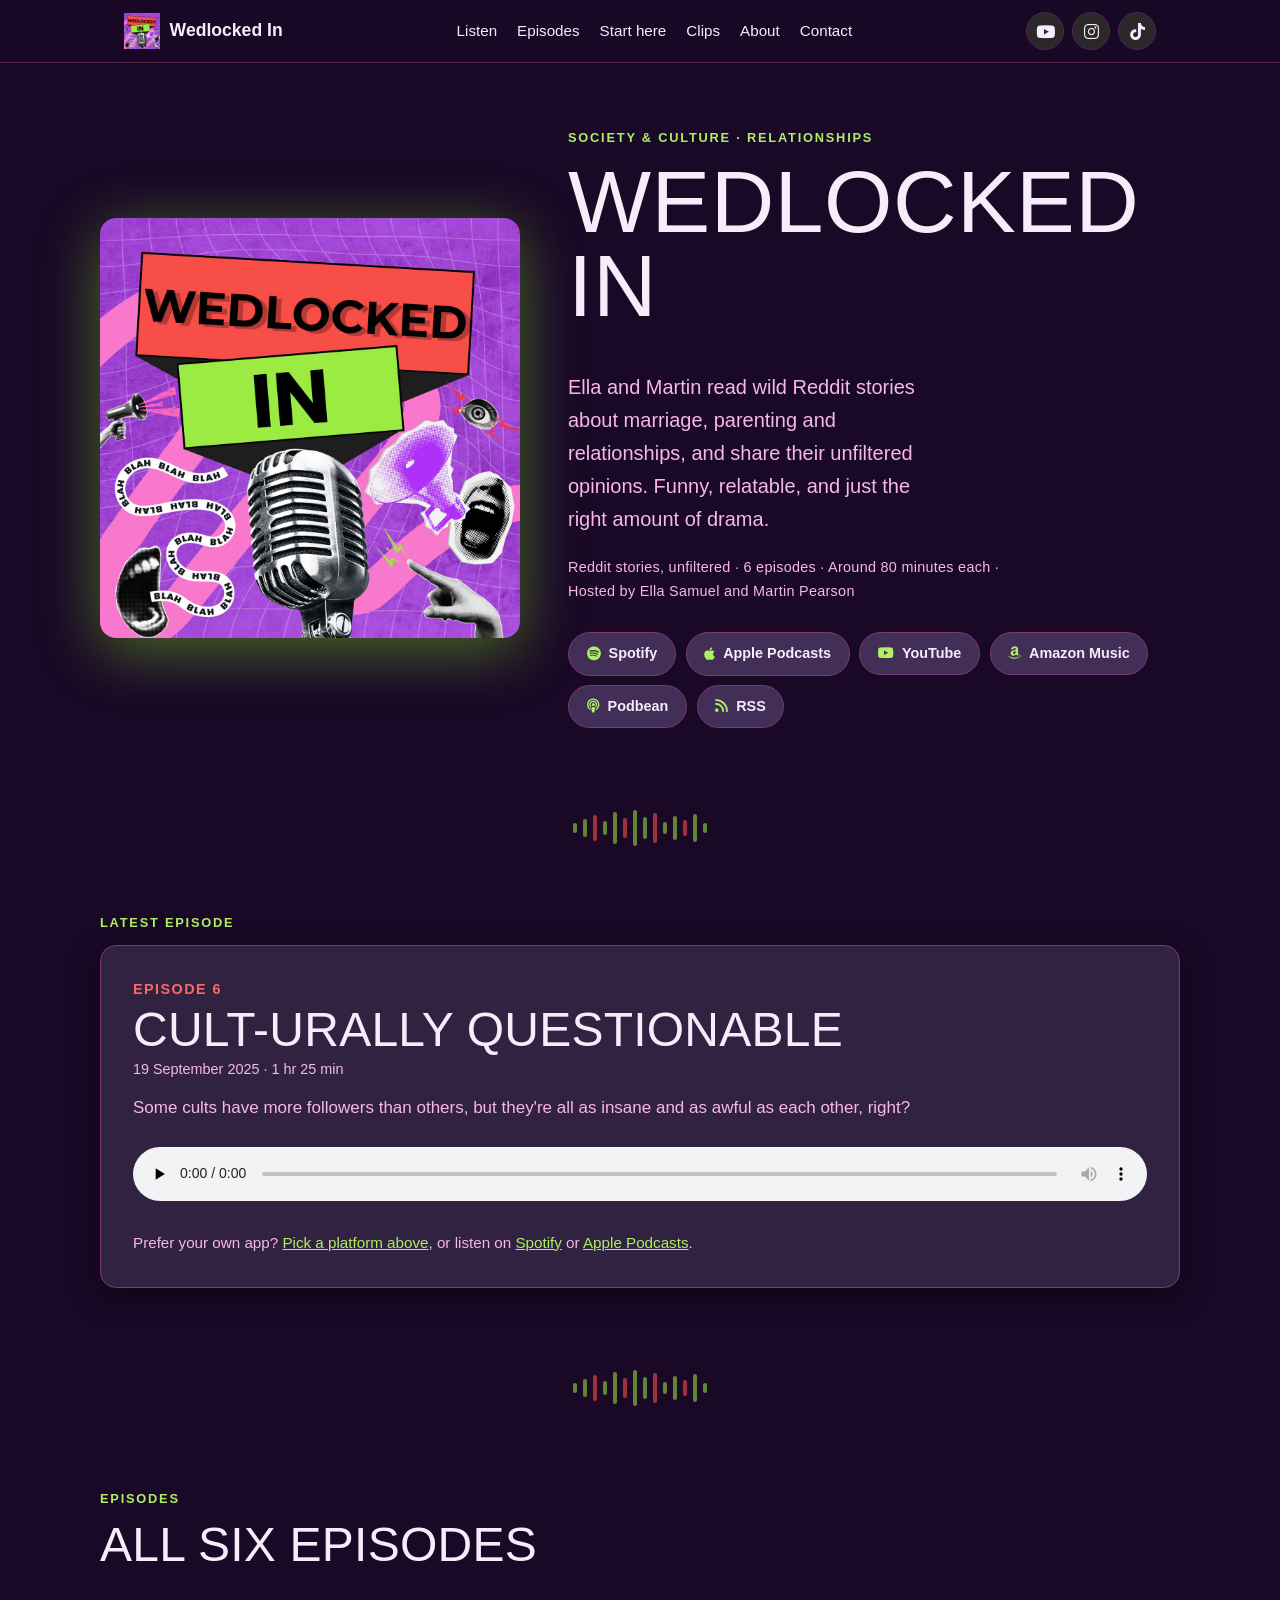
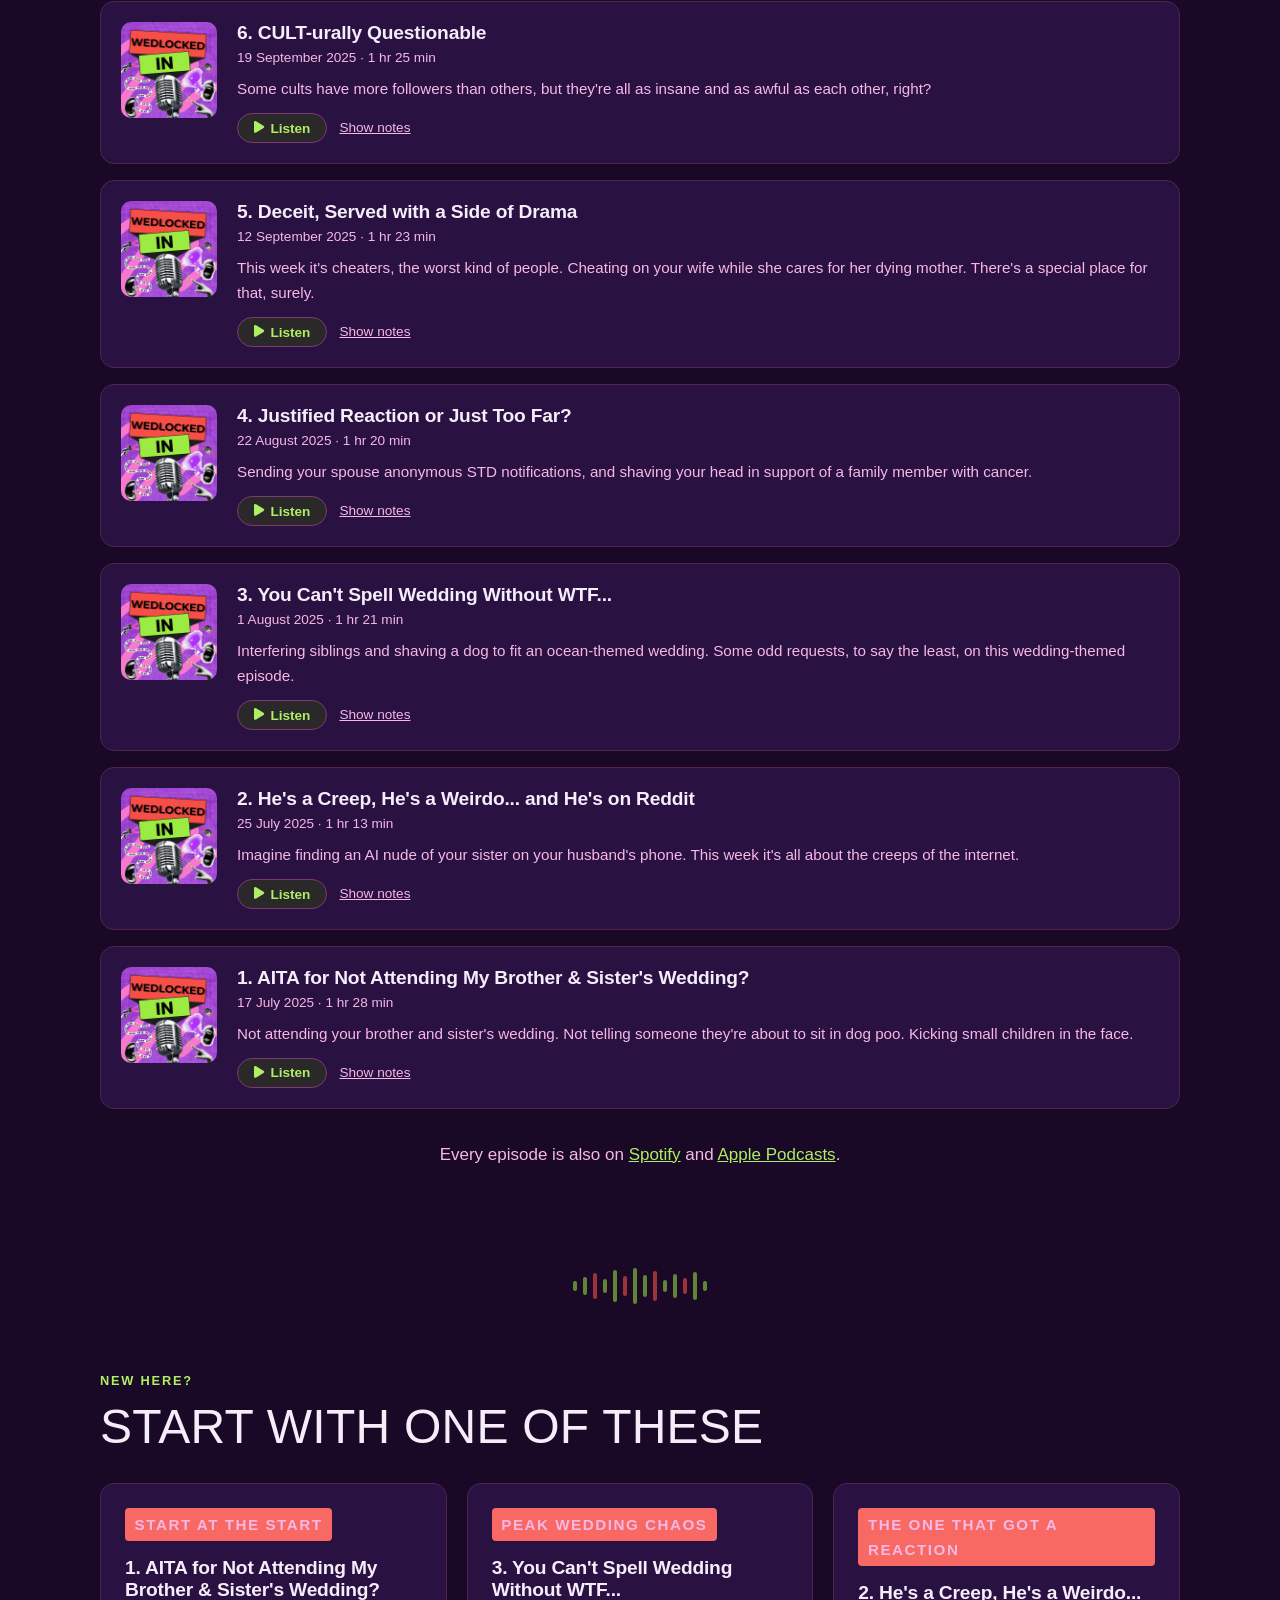
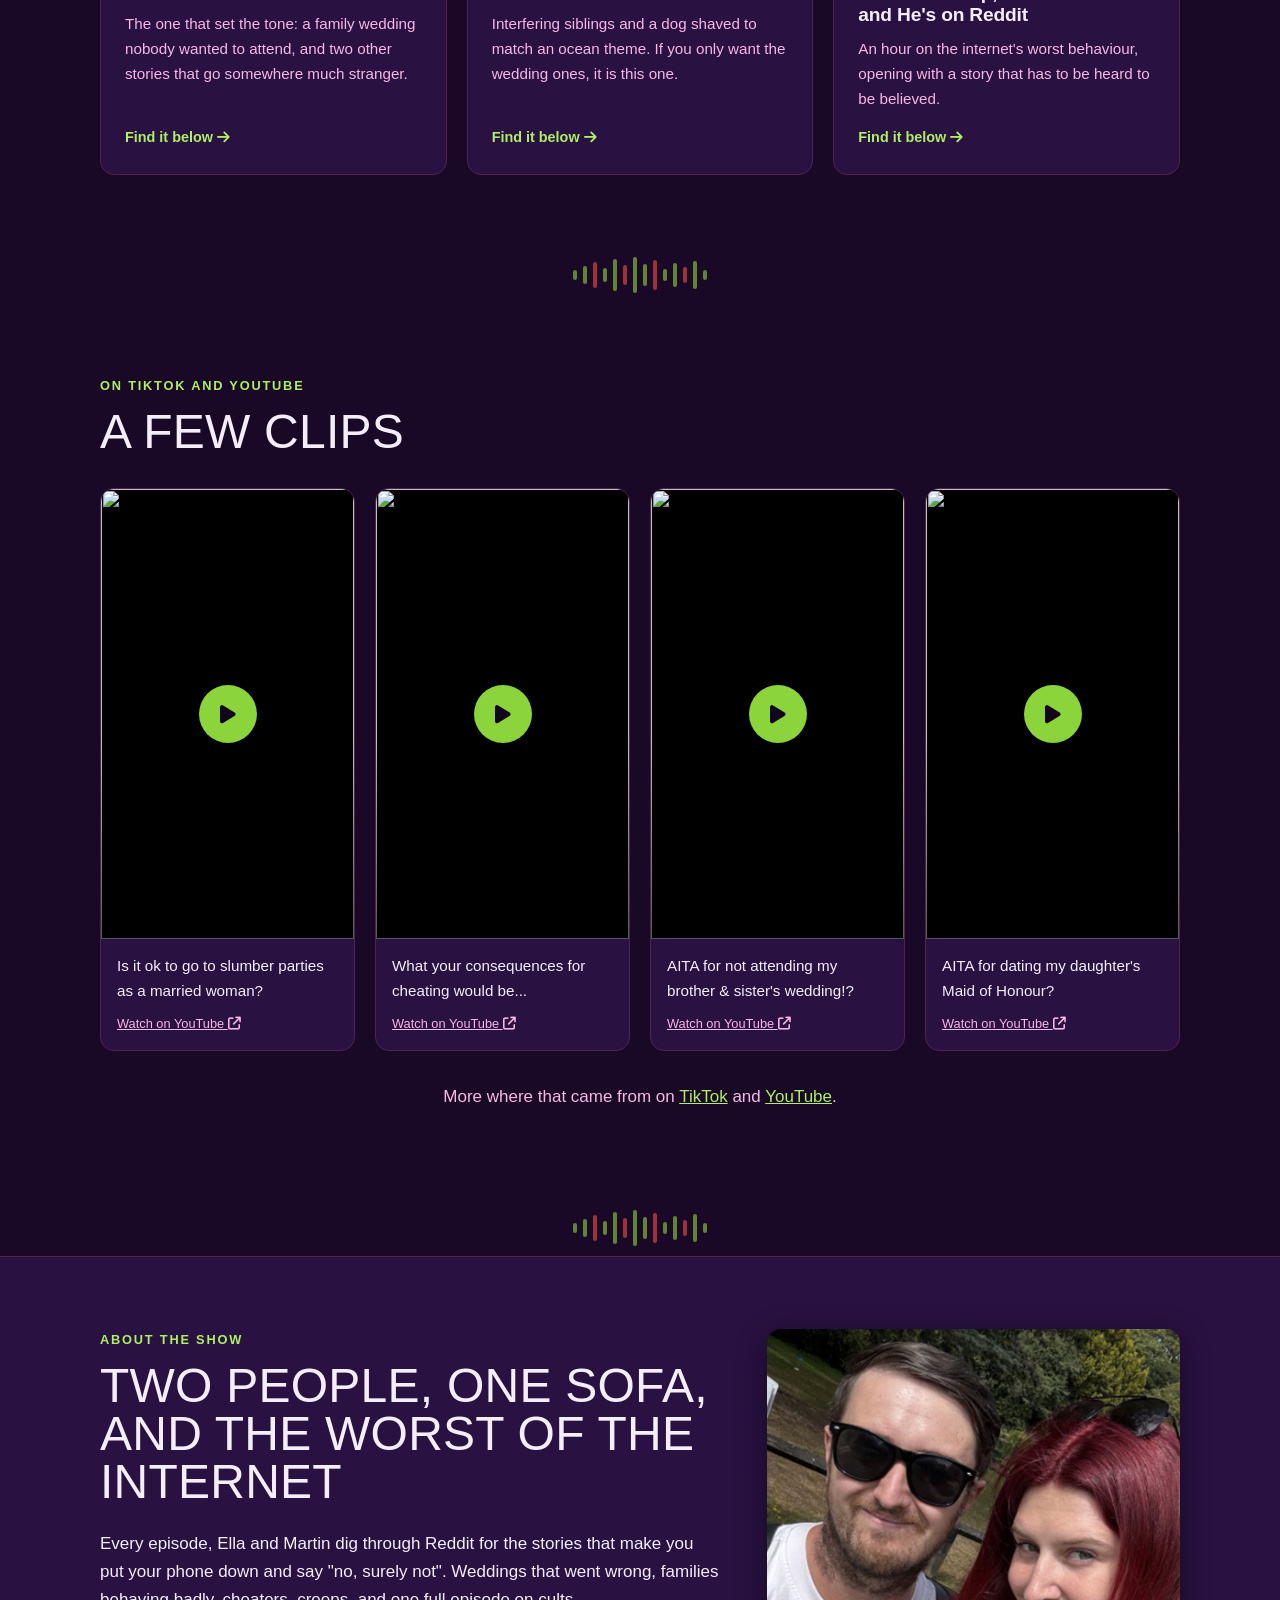
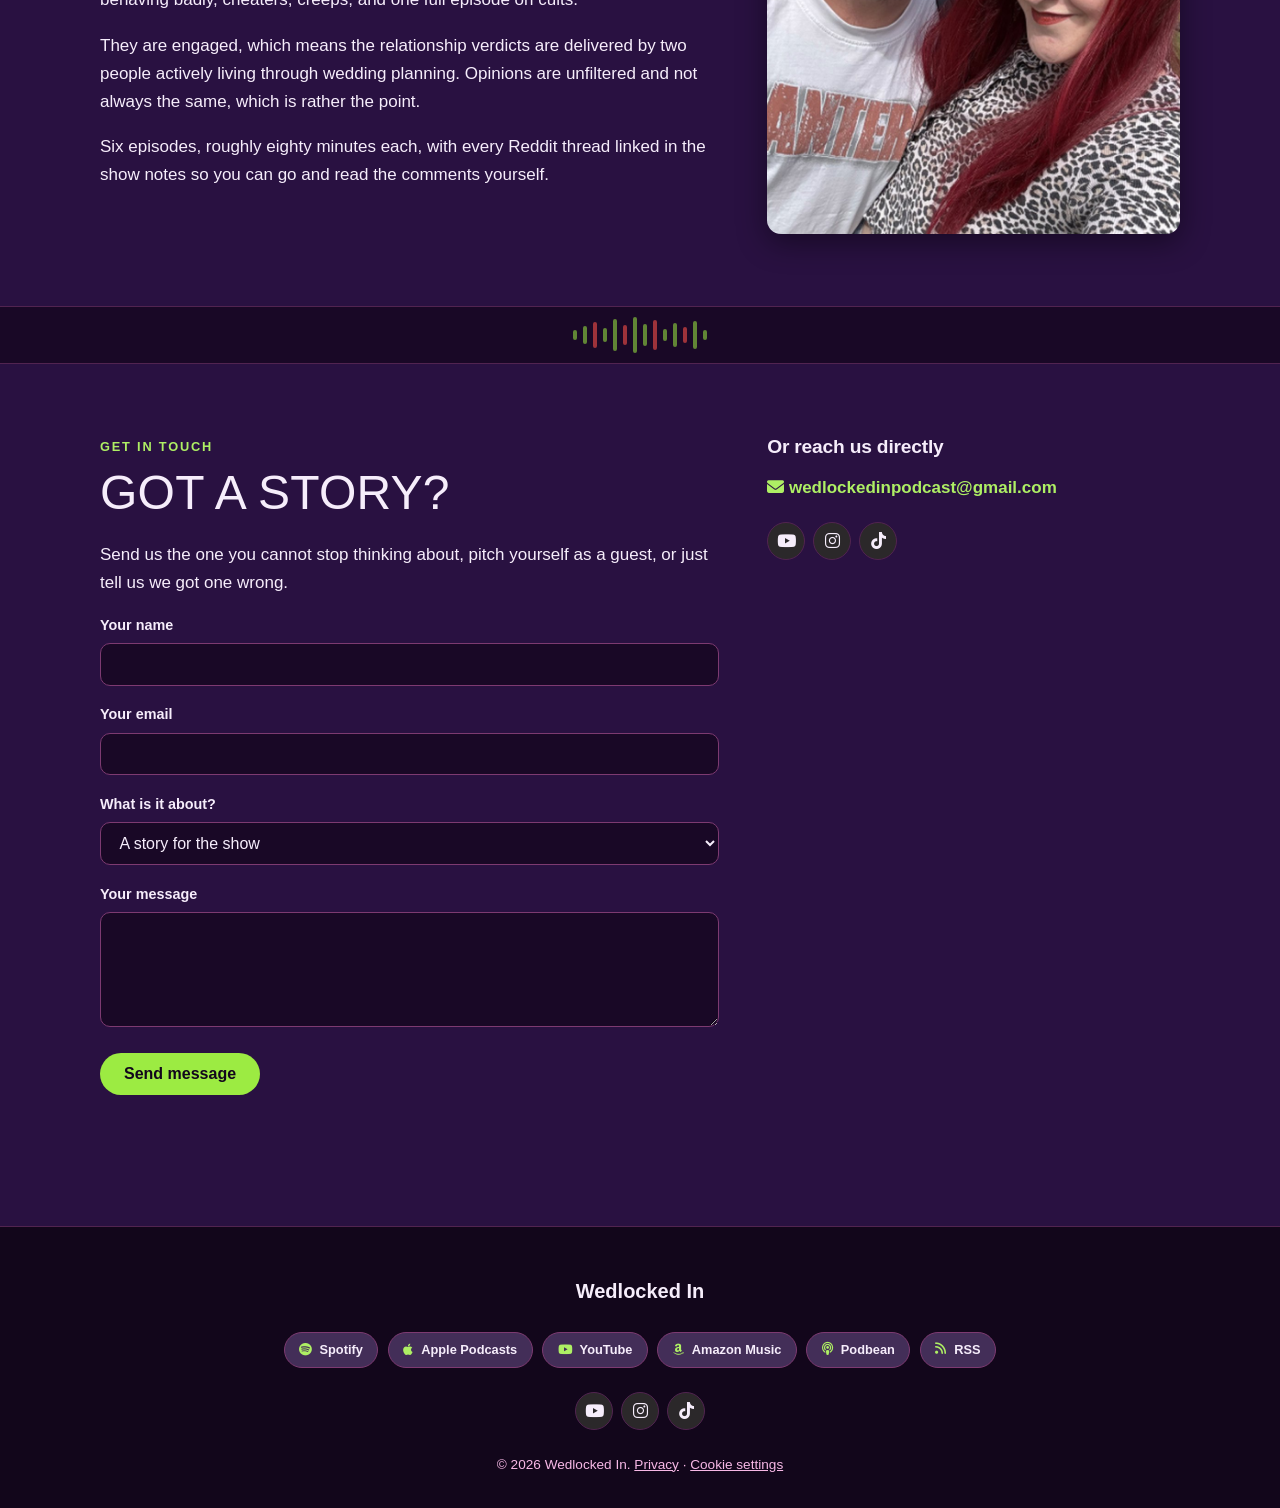
==== commit 24ff9160: "Host image added" ====
--- a/index.html
+++ b/index.html
@@ -355,10 +355,8 @@
          Photo slot is ready below when you have one of the two of you. -->
     <section class="section about-band" id="about">
       <div class="section-inner">
-        <!-- Single column while there is no host photo. When you have one,
-             save it as images/host.jpg, remove the "about-grid-textonly"
-             class here, and uncomment the photo block below the text. -->
-        <div class="about-grid about-grid-textonly">
+        <!-- Photo added 14 August 2026 -->
+        <div class="about-grid">
           <div class="about-text">
             <p class="eyebrow reveal">About the show</p>
             <h2 class="reveal">Two people, one sofa, and the worst of the internet</h2>
@@ -366,11 +364,9 @@
             <p class="reveal">They are engaged, which means the relationship verdicts are delivered by two people actively living through wedding planning. Opinions are unfiltered and not always the same, which is rather the point.</p>
             <p class="reveal">Six episodes, roughly eighty minutes each, with every Reddit thread linked in the show notes so you can go and read the comments yourself.</p>
           </div>
-          <!--
           <div class="about-photo reveal">
             <img src="images/host.jpg" alt="Ella Samuel and Martin Pearson, hosts of Wedlocked In" width="900" height="1100">
           </div>
-          -->
         </div>
       </div>
     </section>
